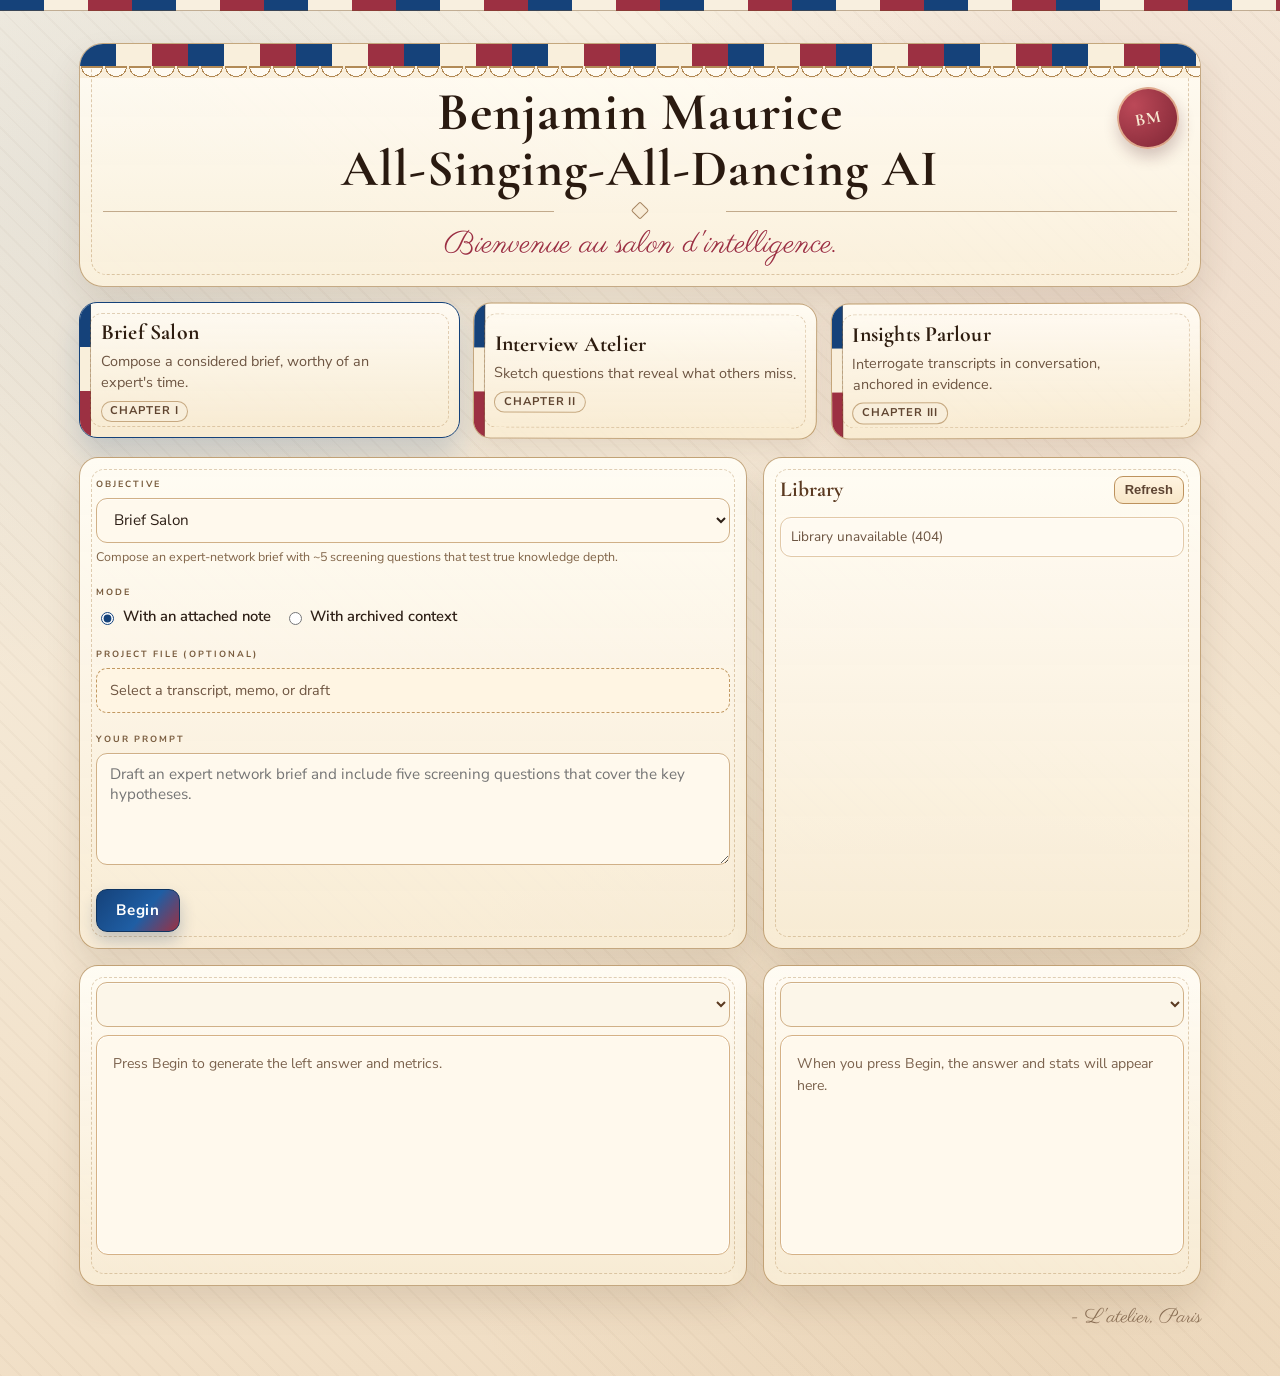
==== static/index.html @ 2b007940 "feat: dual-model comparison with dynamic model selection, cost estimation, and compact metrics UI - " ====
<!DOCTYPE html>
<html lang="en">

<head>
  <meta charset="UTF-8">
  <meta name="viewport" content="width=device-width, initial-scale=1">
  <title>Benjamin Maurice All-Singing-All-Dancing AI</title>
  <link rel="preconnect" href="https://fonts.googleapis.com">
  <link rel="preconnect" href="https://fonts.gstatic.com" crossorigin>
  <link
    href="https://fonts.googleapis.com/css2?family=Cormorant+Garamond:wght@500;600;700&family=Nunito+Sans:wght@400;600;700&family=Parisienne&display=swap"
    rel="stylesheet">
  <style>
    :root {
      --paper: #f8f0df;
      --paper-strong: #fff9ed;
      --paper-soft: #f2e2c5;
      --ink: #2d1f16;
      --ink-soft: #6d5644;
      --gold: #d3ae76;
      --gold-deep: #a67e4a;
      --bleu: #15427a;
      --bleu-deep: #0f325c;
      --rouge: #9c3042;
      --rouge-deep: #7f2635;
      --sage: #42684f;
      --error: #8f2d2d;
      --shadow: 0 18px 35px rgba(77, 49, 24, 0.12);
    }

    * {
      box-sizing: border-box;
    }

    body {
      margin: 0;
      min-height: 100vh;
      color: var(--ink);
      font-family: 'Nunito Sans', 'Trebuchet MS', sans-serif;
      line-height: 1.46;
      background:
        radial-gradient(circle at 8% 14%, rgba(21, 66, 122, 0.08), transparent 30%),
        radial-gradient(circle at 88% 16%, rgba(156, 48, 66, 0.07), transparent 32%),
        radial-gradient(circle at 74% 82%, rgba(166, 126, 74, 0.1), transparent 35%),
        repeating-linear-gradient(45deg, rgba(118, 87, 58, 0.035) 0 2px, transparent 2px 14px),
        linear-gradient(165deg, #f8f1e3, #efdbc0);
    }

    .top-tricolor {
      position: fixed;
      inset: 0 0 auto 0;
      height: 11px;
      z-index: 10;
      pointer-events: none;
      background: repeating-linear-gradient(90deg,
          var(--bleu) 0 44px,
          #f8efdf 44px 88px,
          var(--rouge) 88px 132px);
      border-bottom: 1px solid rgba(111, 74, 34, 0.4);
    }

    .container {
      max-width: 1160px;
      margin: 0 auto;
      padding: 2.7rem 1.2rem 2.7rem;
    }

    .hero {
      position: relative;
      border: 1px solid rgba(166, 126, 74, 0.65);
      border-radius: 24px;
      background: linear-gradient(180deg, rgba(255, 252, 244, 0.96), rgba(250, 240, 219, 0.94));
      box-shadow: var(--shadow);
      padding: 1.2rem 1.4rem 1.1rem;
      margin-bottom: 1rem;
      overflow: hidden;
      animation: riseIn 420ms ease-out;
    }

    .hero::before {
      content: "";
      position: absolute;
      inset: 11px;
      border: 1px dashed rgba(168, 124, 66, 0.38);
      border-radius: 15px;
      pointer-events: none;
    }

    .hero-awning {
      margin: -1.2rem -1.4rem 1rem;
      height: 24px;
      background: repeating-linear-gradient(90deg,
          var(--bleu) 0 36px,
          #f9efdc 36px 72px,
          var(--rouge) 72px 108px);
      border-bottom: 2px solid #b28a56;
      position: relative;
      z-index: 1;
    }

    .hero-awning::after {
      content: "";
      position: absolute;
      left: 0;
      right: 0;
      bottom: -12px;
      height: 12px;
      background: radial-gradient(circle at 12px 0, transparent 10px, #b28a56 10px 11px, #f9efdc 11px) repeat-x;
      background-size: 24px 12px;
    }

    .hero-seal {
      position: absolute;
      right: 1.3rem;
      top: 2.7rem;
      width: 62px;
      height: 62px;
      border-radius: 50%;
      background: radial-gradient(circle at 30% 24%, #bc4958, var(--rouge-deep));
      color: #f7e8d1;
      border: 2px solid rgba(255, 224, 176, 0.68);
      display: grid;
      place-items: center;
      font-family: 'Cormorant Garamond', Georgia, serif;
      font-size: 1.07rem;
      font-weight: 700;
      letter-spacing: 0.07em;
      box-shadow: 0 8px 15px rgba(78, 28, 37, 0.24);
      transform: rotate(-10deg);
      user-select: none;
    }

    h1 {
      position: relative;
      z-index: 2;
      margin: 0 auto;
      max-width: 100%;
      font-family: 'Cormorant Garamond', Georgia, serif;
      font-size: clamp(2.2rem, 5.1vw, 3.35rem);
      letter-spacing: 0.018em;
      font-weight: 700;
      color: #2a1a10;
      line-height: 1.05;
      text-align: center;
    }

    h1 .title-line {
      display: block;
    }

    h1 .title-subline {
      display: block;
      margin-top: 0.03em;
      font-size: 0.96em;
    }

    .ornament {
      position: relative;
      z-index: 2;
      margin: 0.58rem 0 0.2rem;
      height: 14px;
    }

    .ornament::before,
    .ornament::after {
      content: "";
      position: absolute;
      top: 6px;
      width: 42%;
      border-top: 1px solid rgba(126, 83, 38, 0.46);
    }

    .ornament::before {
      left: 0;
    }

    .ornament::after {
      right: 0;
    }

    .ornament span {
      position: absolute;
      left: 50%;
      top: -1px;
      transform: translateX(-50%) rotate(45deg);
      width: 13px;
      height: 13px;
      border: 1px solid rgba(126, 83, 38, 0.66);
      background: #f8ecd7;
      border-radius: 2px;
    }

    .flourish {
      position: relative;
      z-index: 2;
      margin-top: 0.18rem;
      font-family: 'Parisienne', cursive;
      font-size: 1.95rem;
      color: var(--rouge);
      text-shadow: 0 1px 0 rgba(255, 255, 255, 0.5);
      text-align: center;
    }

    .atelier-strip {
      display: grid;
      grid-template-columns: 1.05fr 0.95fr 1.02fr;
      gap: 0.86rem;
      margin-bottom: 1.16rem;
    }

    .atelier {
      position: relative;
      overflow: hidden;
      border: 1px solid rgba(168, 127, 71, 0.68);
      border-radius: 18px;
      background: linear-gradient(180deg, rgba(255, 251, 243, 0.98), rgba(248, 235, 209, 0.93));
      box-shadow: 0 10px 22px rgba(76, 53, 28, 0.1);
      min-height: 120px;
      padding: 0.92rem 0.95rem 0.9rem 1.28rem;
      text-align: left;
      color: inherit;
      font: inherit;
      cursor: pointer;
      transition: transform 0.2s ease, box-shadow 0.2s ease, border-color 0.2s ease;
      animation: riseIn 500ms ease-out;
    }

    .atelier:nth-child(1) {
      transform: rotate(-0.35deg);
    }

    .atelier:nth-child(2) {
      transform: rotate(0.2deg);
    }

    .atelier:nth-child(3) {
      transform: rotate(-0.18deg);
    }

    .atelier::before {
      content: "";
      position: absolute;
      left: 0;
      top: 0;
      bottom: 0;
      width: 10px;
      background: linear-gradient(180deg, var(--bleu) 0 33%, #f9efdb 33% 66%, var(--rouge) 66% 100%);
      border-right: 1px solid rgba(97, 67, 37, 0.34);
    }

    .atelier::after {
      content: "";
      position: absolute;
      inset: 10px;
      border-radius: 12px;
      border: 1px dashed rgba(166, 121, 65, 0.33);
      pointer-events: none;
    }

    .atelier[disabled] {
      cursor: not-allowed;
      opacity: 0.84;
    }

    .atelier:not([disabled]):hover {
      transform: translateY(-2px) rotate(0deg);
      border-color: #b88d56;
      box-shadow: 0 16px 25px rgba(79, 56, 31, 0.14);
    }

    .atelier.active {
      border-color: var(--bleu);
      box-shadow: 0 17px 28px rgba(19, 60, 109, 0.18);
      transform: translateY(-1px) rotate(0deg);
    }

    .atelier h3 {
      margin: 0 0 0.14rem;
      font-family: 'Cormorant Garamond', Georgia, serif;
      font-size: 1.36rem;
      font-weight: 700;
      color: #2e1d10;
      letter-spacing: 0.01em;
    }

    .atelier p {
      margin: 0;
      color: #6d5542;
      font-size: 0.9rem;
      max-width: 34ch;
    }

    .atelier .chip {
      display: inline-block;
      margin-top: 0.46rem;
      border-radius: 999px;
      border: 1px solid rgba(160, 117, 60, 0.56);
      background: #f8eedb;
      color: #5f4430;
      font-size: 0.7rem;
      letter-spacing: 0.08em;
      padding: 0.1rem 0.55rem;
      font-weight: 700;
      text-transform: uppercase;
    }

    .grid {
      display: grid;
      grid-template-columns: 1fr;
      gap: 1rem;
    }

    @media (min-width: 1000px) {
      .grid {
        grid-template-columns: 1.45fr 0.95fr;
      }
    }

    .card {
      position: relative;
      border: 1px solid rgba(167, 126, 71, 0.67);
      border-radius: 19px;
      background: linear-gradient(180deg, rgba(255, 252, 244, 0.98), rgba(248, 236, 213, 0.93));
      box-shadow: var(--shadow);
      padding: 1rem;
      overflow: hidden;
      animation: riseIn 600ms ease-out;
    }

    .card::before {
      content: "";
      position: absolute;
      inset: 11px;
      border-radius: 13px;
      border: 1px dashed rgba(170, 127, 71, 0.36);
      pointer-events: none;
    }

    .card>* {
      position: relative;
      z-index: 1;
    }

    .form-group {
      margin-bottom: 1rem;
    }

    label {
      display: block;
      margin-bottom: 0.35rem;
      color: #785b3d;
      font-size: 0.79rem;
      font-weight: 700;
      text-transform: lowercase;
      font-variant-caps: all-small-caps;
      letter-spacing: 0.16em;
    }

    input[type="text"],
    select,
    textarea {
      width: 100%;
      border: 1px solid #d0b087;
      border-radius: 11px;
      background: var(--paper-strong);
      color: var(--ink);
      font-family: 'Nunito Sans', 'Trebuchet MS', sans-serif;
      font-size: 0.95rem;
      padding: 0.64rem 0.8rem;
      box-shadow: inset 0 1px 0 rgba(255, 255, 255, 0.58);
    }

    textarea {
      min-height: 112px;
      resize: vertical;
    }

    input[type="text"]:focus,
    select:focus,
    textarea:focus {
      outline: none;
      border-color: var(--bleu);
      box-shadow: 0 0 0 3px rgba(21, 66, 122, 0.14);
    }

    .row {
      display: grid;
      grid-template-columns: 1fr 1fr;
      gap: 0.72rem;
    }

    .radio-group {
      display: flex;
      flex-wrap: wrap;
      gap: 0.82rem;
    }

    .radio-group label {
      margin: 0;
      color: var(--ink);
      font-size: 0.92rem;
      font-weight: 600;
      text-transform: none;
      font-variant-caps: normal;
      letter-spacing: 0;
      display: flex;
      align-items: center;
      gap: 0.35rem;
    }

    .radio-group input {
      accent-color: var(--bleu);
    }

    .file-area {
      display: flex;
      align-items: center;
      gap: 0.66rem;
      border: 1px dashed #c29962;
      border-radius: 11px;
      background: #fff5e3;
      padding: 0.7rem 0.8rem;
      cursor: pointer;
    }

    .file-area:hover {
      border-color: var(--bleu);
    }

    .file-area.has-file {
      border-style: solid;
    }

    .file-area input[type="file"] {
      display: none;
    }

    .file-name {
      flex: 1;
      color: #6f5642;
      font-size: 0.9rem;
      overflow: hidden;
      text-overflow: ellipsis;
      white-space: nowrap;
    }

    .file-name.has-file {
      color: var(--sage);
      font-weight: 700;
    }

    .file-clear {
      border: none;
      background: none;
      color: #775f4b;
      font-size: 0.82rem;
      font-weight: 700;
      cursor: pointer;
    }

    .file-clear:hover {
      color: var(--error);
    }

    .actions {
      display: flex;
      align-items: center;
      gap: 0.6rem;
    }

    button[type="submit"] {
      border: 1px solid #0e3461;
      border-radius: 11px;
      background: linear-gradient(130deg, var(--bleu) 0%, #1f5ea4 57%, var(--rouge) 100%);
      color: #fff;
      padding: 0.68rem 1.2rem;
      font-family: 'Nunito Sans', 'Trebuchet MS', sans-serif;
      font-size: 0.95rem;
      font-weight: 700;
      letter-spacing: 0.04em;
      cursor: pointer;
      box-shadow: 0 9px 16px rgba(24, 59, 104, 0.24);
      transition: transform 0.2s ease, box-shadow 0.2s ease;
    }

    button[type="submit"]:hover {
      transform: translateY(-1px);
      box-shadow: 0 13px 20px rgba(24, 59, 104, 0.28);
    }

    button[type="submit"]:disabled {
      opacity: 0.56;
      cursor: not-allowed;
      transform: none;
      box-shadow: none;
    }

    .response {
      margin-top: 1rem;
      border-radius: 12px;
      border: 1px solid #d5b185;
      background: #fff9ed;
      padding: 1rem;
      word-break: break-word;
      font-size: 0.95rem;
      box-shadow: inset 0 0 0 1px rgba(255, 255, 255, 0.55);
    }

    .panel-response {
      margin-top: 0;
      margin-bottom: 0.9rem;
      min-height: 220px;
    }

    .side-placeholder {
      color: #7b624d;
      font-size: 0.88rem;
    }

    .response.error {
      border-color: #d79b9b;
      color: var(--error);
      background: #fff3f3;
    }

    .response-header {
      display: block;
      margin-bottom: 0.56rem;
      color: #7a5d45;
      font-size: 0.79rem;
      font-weight: 700;
      text-transform: lowercase;
      font-variant-caps: all-small-caps;
      letter-spacing: 0.17em;
    }

    .usage {
      margin-bottom: 0.68rem;
      color: #7d6450;
      font-size: 0.82rem;
    }

    .response-content {
      margin-top: 0.85rem;
      border-top: 1px dotted #d5b185;
      padding-top: 0.85rem;
      white-space: pre-wrap;
    }

    .metrics-grid {
      margin-top: 0.1rem;
      margin-bottom: 0.6rem;
      display: flex;
      flex-wrap: wrap;
      gap: 0.35rem;
    }

    .metric-chip {
      border: 1px solid rgba(213, 177, 133, 0.4);
      border-radius: 6px;
      background: rgba(255, 255, 255, 0.5);
      padding: 0.2rem 0.5rem;
      display: flex;
      align-items: center;
      gap: 0.4rem;
      font-size: 0.82rem;
    }

    .metric-label {
      color: #7f664d;
      font-size: 0.68rem;
      text-transform: uppercase;
      font-weight: 700;
      letter-spacing: 0.02em;
    }

    .metric-value {
      color: #3d291b;
      font-weight: 700;
    }

    .metric-cost {
      background: var(--sage-light, #eef3ed);
      border-color: var(--sage, #789073);
      color: #2d402b;
    }

    .metric-cost .metric-value {
      color: #1a2a19;
    }

    .rag-summary {
      margin-top: 0.72rem;
      border: 1px solid #dcbf95;
      border-radius: 10px;
      background: linear-gradient(180deg, #fff7e8, #f8e8c9);
      padding: 0.56rem 0.62rem;
    }

    .rag-summary-title {
      display: block;
      color: #5a3b22;
      font-family: 'Cormorant Garamond', Georgia, serif;
      font-size: 1.02rem;
      margin-bottom: 0.28rem;
    }

    .rag-pills {
      display: flex;
      flex-wrap: wrap;
      gap: 0.33rem;
    }

    .rag-pill {
      border: 1px solid rgba(116, 83, 43, 0.3);
      border-radius: 999px;
      background: #fff3de;
      color: #63452a;
      font-size: 0.74rem;
      font-weight: 700;
      padding: 0.16rem 0.5rem;
    }

    .sources {
      margin-top: 0.94rem;
      border-top: 1px solid #e1ccae;
      padding-top: 0.82rem;
    }

    .sources h4 {
      margin: 0 0 0.45rem;
      font-family: 'Cormorant Garamond', Georgia, serif;
      font-size: 1.24rem;
      color: #583922;
    }

    .sources ul {
      list-style: none;
      margin: 0;
      padding: 0;
      display: grid;
      gap: 0.44rem;
    }

    .sources li {
      border: 1px solid #e3cbab;
      border-radius: 8px;
      background: #fffbf3;
      padding: 0.5rem 0.58rem;
      font-size: 0.86rem;
      color: #6e5641;
    }

    .sources li.source-high {
      border-color: #8ebf96;
      background: #f4fff6;
    }

    .sources li.source-medium {
      border-color: #d7bf7e;
      background: #fffcef;
    }

    .sources li.source-low {
      border-color: #d5b39c;
      background: #fff8f3;
    }

    .source-title {
      display: block;
      font-weight: 700;
      color: #412a1b;
      margin-bottom: 0.13rem;
    }

    .source-row {
      display: flex;
      align-items: center;
      justify-content: space-between;
      gap: 0.45rem;
      margin-bottom: 0.18rem;
    }

    .confidence-pill {
      border-radius: 999px;
      font-size: 0.7rem;
      font-weight: 800;
      padding: 0.12rem 0.42rem;
      letter-spacing: 0.04em;
      text-transform: uppercase;
      border: 1px solid transparent;
    }

    .confidence-pill.high {
      color: #205a2a;
      background: #e6f7e8;
      border-color: #98c9a1;
    }

    .confidence-pill.medium {
      color: #6a4d0d;
      background: #fff3cd;
      border-color: #e1c178;
    }

    .confidence-pill.low {
      color: #7f3b13;
      background: #ffe7da;
      border-color: #d3a586;
    }

    .source-subline {
      color: #6e5641;
      font-size: 0.79rem;
      margin-bottom: 0.22rem;
    }

    .source-snippet {
      color: #513829;
      background: rgba(255, 255, 255, 0.62);
      border: 1px dashed rgba(170, 127, 71, 0.38);
      border-radius: 7px;
      padding: 0.36rem 0.42rem;
      font-size: 0.79rem;
      line-height: 1.42;
      white-space: pre-wrap;
    }

    .doc-toolbar {
      display: flex;
      align-items: center;
      justify-content: space-between;
      margin-bottom: 0.7rem;
    }

    .doc-toolbar h3 {
      margin: 0;
      font-family: 'Cormorant Garamond', Georgia, serif;
      font-size: 1.34rem;
      color: #5b3a21;
    }

    .btn-small {
      border: 1px solid #bd925d;
      border-radius: 9px;
      background: linear-gradient(180deg, #fff4e0, #f8e7c8);
      color: #5e4533;
      padding: 0.36rem 0.62rem;
      font-size: 0.81rem;
      font-weight: 700;
      cursor: pointer;
    }

    .btn-small:hover {
      border-color: var(--bleu);
      color: var(--bleu);
      background: #fff8ec;
    }

    .doc-list {
      display: grid;
      gap: 0.56rem;
    }

    .library-folder {
      border: 1px solid #ddc4a2;
      border-radius: 11px;
      background: #fff8ed;
      box-shadow: inset 0 0 0 1px rgba(255, 255, 255, 0.5);
      overflow: hidden;
    }

    .folder-summary {
      list-style: none;
      cursor: pointer;
      padding: 0.56rem 0.64rem;
      display: flex;
      align-items: center;
      justify-content: space-between;
      gap: 0.5rem;
      color: #533520;
      font-size: 0.88rem;
      font-weight: 700;
      letter-spacing: 0.03em;
      background: linear-gradient(180deg, #fff7e8, #f7e8cc);
      border-bottom: 1px solid rgba(176, 138, 88, 0.3);
    }

    .folder-summary:hover {
      background: linear-gradient(180deg, #fff9ee, #f8ebd2);
    }

    .folder-summary::-webkit-details-marker {
      display: none;
    }

    .folder-title {
      font-family: 'Cormorant Garamond', Georgia, serif;
      font-size: 1.06rem;
    }

    .folder-side {
      display: inline-flex;
      align-items: center;
      gap: 0.55rem;
      color: #73593f;
      font-size: 0.79rem;
      font-weight: 700;
      font-family: 'Nunito Sans', 'Trebuchet MS', sans-serif;
    }

    .folder-chevron {
      display: inline-block;
      font-size: 0.75rem;
      transition: transform 0.2s ease;
    }

    .library-folder[open] .folder-chevron {
      transform: rotate(90deg);
    }

    .folder-items {
      display: grid;
      gap: 0.42rem;
      padding: 0.5rem;
    }

    .doc-item {
      border: 1px solid #e2c9a8;
      border-radius: 11px;
      background: #fffaf1;
      padding: 0.58rem 0.64rem;
      color: #6c5441;
      font-size: 0.85rem;
      box-shadow: inset 0 0 0 1px rgba(255, 255, 255, 0.56);
    }

    .doc-item strong {
      display: block;
      color: #332115;
      margin-bottom: 0.16rem;
      word-break: break-word;
    }

    .doc-meta {
      color: #7a634e;
      font-size: 0.81rem;
    }

    .doc-link {
      display: inline-block;
      margin-top: 0.35rem;
      color: var(--bleu);
      font-size: 0.82rem;
      font-weight: 600;
      text-decoration: none;
      border-bottom: 1px dotted rgba(21, 66, 122, 0.55);
      transition: color 0.2s ease, border-color 0.2s ease;
    }

    .doc-link:hover {
      color: var(--bleu-deep);
      border-bottom-color: rgba(15, 50, 92, 0.85);
    }

    .sample-link {
      margin-top: 0.24rem;
      margin-right: 0.25rem;
      padding: 0;
      border-top: none;
      border-left: none;
      border-right: none;
      background: none;
      font-family: inherit;
      cursor: pointer;
    }

    .sample-link:hover {
      color: var(--bleu-deep);
    }

    .radio-group label.is-disabled {
      opacity: 0.45;
      cursor: not-allowed;
    }

    .radio-group label.is-disabled input {
      cursor: not-allowed;
    }

    .hint {
      margin-top: 0.33rem;
      color: #816549;
      font-size: 0.78rem;
    }

    .signature {
      margin-top: 1.05rem;
      text-align: right;
      color: #7e6248;
      font-family: 'Parisienne', cursive;
      font-size: 1.28rem;
      opacity: 0.9;
    }

    .hidden {
      display: none;
    }

    @media (max-width: 840px) {

      .atelier-strip,
      .row {
        grid-template-columns: 1fr;
      }

      .atelier {
        transform: none !important;
      }

      .hero-seal {
        width: 54px;
        height: 54px;
        font-size: 0.95rem;
        top: 2.92rem;
      }
    }

    @media (max-width: 520px) {
      .container {
        padding: 2.6rem 0.9rem 2.2rem;
      }

      .hero {
        padding: 0.95rem 0.95rem 0.95rem;
      }

      .hero-awning {
        margin: -0.95rem -0.95rem 0.9rem;
      }

      .hero-seal {
        right: 0.95rem;
      }

      .flourish {
        font-size: 1.62rem;
      }
    }

    @keyframes riseIn {
      from {
        opacity: 0;
        transform: translateY(6px);
      }

      to {
        opacity: 1;
        transform: translateY(0);
      }
    }
  </style>
</head>

<body>
  <div class="top-tricolor" aria-hidden="true"></div>

  <div class="container">
    <section class="hero">
      <div class="hero-awning" aria-hidden="true"></div>
      <div class="hero-seal" aria-hidden="true">BM</div>
      <h1>
        <span class="title-line">Benjamin Maurice</span>
        <span class="title-subline">All-Singing-All-Dancing AI</span>
      </h1>
      <div class="ornament" aria-hidden="true"><span></span></div>
      <div class="flourish">Bienvenue au salon d'intelligence.</div>
    </section>

    <section class="atelier-strip">
      <button class="atelier active" type="button" data-objective="expert_network_brief">
        <h3>Brief Salon</h3>
        <p>Compose a considered brief, worthy of an expert's time.</p>
        <span class="chip">Chapter I</span>
      </button>
      <button class="atelier" type="button" data-objective="interview_guide">
        <h3>Interview Atelier</h3>
        <p>Sketch questions that reveal what others miss.</p>
        <span class="chip">Chapter II</span>
      </button>
      <button class="atelier" type="button" data-objective="insights_qa">
        <h3>Insights Parlour</h3>
        <p>Interrogate transcripts in conversation, anchored in evidence.</p>
        <span class="chip">Chapter III</span>
      </button>
    </section>

    <div class="grid">
      <div class="card">
        <form id="chatForm">
          <div class="form-group">
            <label>objective</label>
            <select id="objective" name="objective">
              <option value="expert_network_brief">Brief Salon</option>
              <option value="interview_guide">Interview Atelier</option>
              <option value="insights_qa">Insights Parlour (Local + Opus)</option>
            </select>
            <div id="objectiveHint" class="hint">Compose an expert-network brief with ~5 screening questions that test
              true knowledge depth.</div>
          </div>

          <div class="form-group">
            <label>mode</label>
            <div class="radio-group">
              <label id="directModeLabel"><input id="modeDirect" type="radio" name="mode" value="direct" checked> With
                an attached note</label>
              <label id="ragModeLabel"><input id="modeRag" type="radio" name="mode" value="rag"> With archived
                context</label>
            </div>
          </div>

          <div id="directSection">
            <div class="form-group">
              <label for="file">project file (optional)</label>
              <div class="file-area" id="fileArea" onclick="document.getElementById('fileInput').click()">
                <input type="file" id="fileInput" name="file"
                  accept=".txt,.md,.py,.json,.csv,.log,.xml,.html,.yaml,.yml,.docx,.pdf">
                <span class="file-name" id="fileName">Select a transcript, memo, or draft</span>
                <button type="button" class="file-clear" id="fileClear" style="display:none">Clear</button>
              </div>
            </div>
          </div>

          <div id="ragSection" class="hidden">
            <div class="row">
              <div class="form-group">
                <label id="industryLabel" for="industry">industry</label>
                <input id="industry" type="text" placeholder="e.g. semiconductors">
              </div>
              <div class="form-group">
                <label id="stakeholderLabel" for="stakeholderType">stakeholder</label>
                <input id="stakeholderType" type="text" placeholder="e.g. enterprise customer">
              </div>
            </div>
            <div class="form-group">
              <label id="projectObjectivesLabel" for="projectObjectives">engagement objective</label>
              <textarea id="projectObjectives" placeholder="Describe the engagement objective"></textarea>
            </div>
            <div class="form-group">
              <label id="keyQuestionsLabel" for="keyQuestions">questions to resolve</label>
              <textarea id="keyQuestions" placeholder="List key hypotheses or diligence questions"></textarea>
            </div>
            <div id="insightsExamples" class="hint hidden">
              Ask things like:
              <br>
              <button class="doc-link sample-link" type="button"
                data-sample="How many interviewees agreed vs disagreed with the proposition that market growth is accelerating? Include original quotes and source references.">count
                agreement</button>
              ·
              <button class="doc-link sample-link" type="button"
                data-sample="Find direct quotes supporting the statement that the market is growing fast. Include citations for each quote.">find
                supporting quotes</button>
              ·
              <button class="doc-link sample-link" type="button"
                data-sample="Who talked about pricing pressure, and what did they say? Include source references.">who
                mentioned topic</button>
            </div>
          </div>

          <div class="form-group">
            <label for="message">your prompt</label>
            <textarea id="message" name="message" placeholder="What would you like to explore?" required></textarea>
          </div>

          <div class="actions">
            <button type="submit" id="submitBtn">Begin</button>
          </div>
        </form>

      </div>

      <div class="card">
        <div class="doc-toolbar">
          <h3>Library</h3>
          <button class="btn-small" id="refreshDocsBtn" type="button">Refresh</button>
        </div>
        <div id="docList" class="doc-list"></div>
      </div>

      <div class="card">
        <div class="form-group" style="margin-bottom: 0.5rem;">
          <select id="modelLeft" style="font-weight: bold; background-color: #fcf6e9; color: #5b3a21;"></select>
        </div>
        <div id="response" class="response panel-response">
          <span class="side-placeholder">Press Begin to generate the left answer and metrics.</span>
        </div>
      </div>

      <div class="card">
        <div class="form-group" style="margin-bottom: 0.5rem;">
          <select id="modelRight" style="font-weight: bold; background-color: #fcf6e9; color: #5b3a21;"></select>
        </div>
        <div id="compareResponse" class="response panel-response">
          <span class="side-placeholder">Press Begin to generate the right answer and metrics.</span>
        </div>
      </div>
    </div>

    <div class="signature">- L'atelier, Paris</div>
  </div>

  <script>
    const form = document.getElementById('chatForm');
    const objective = document.getElementById('objective');
    const objectiveHint = document.getElementById('objectiveHint');
    const message = document.getElementById('message');
    const modeInputs = document.querySelectorAll('input[name="mode"]');
    const modeDirectInput = document.getElementById('modeDirect');
    const modeRagInput = document.getElementById('modeRag');
    const directModeLabel = document.getElementById('directModeLabel');
    const ragModeLabel = document.getElementById('ragModeLabel');
    const atelierButtons = document.querySelectorAll('.atelier[data-objective]');
    const directSection = document.getElementById('directSection');
    const ragSection = document.getElementById('ragSection');
    const insightsExamples = document.getElementById('insightsExamples');
    const industryLabel = document.getElementById('industryLabel');
    const stakeholderLabel = document.getElementById('stakeholderLabel');
    const projectObjectivesLabel = document.getElementById('projectObjectivesLabel');
    const keyQuestionsLabel = document.getElementById('keyQuestionsLabel');
    const projectObjectives = document.getElementById('projectObjectives');
    const keyQuestions = document.getElementById('keyQuestions');
    const industry = document.getElementById('industry');
    const stakeholderType = document.getElementById('stakeholderType');
    const sampleLinks = document.querySelectorAll('.sample-link');
    const fileInput = document.getElementById('fileInput');
    const fileArea = document.getElementById('fileArea');
    const fileName = document.getElementById('fileName');
    const fileClear = document.getElementById('fileClear');
    const submitBtn = document.getElementById('submitBtn');
    const responseEl = document.getElementById('response');
    const compareResponseEl = document.getElementById('compareResponse');
    const docList = document.getElementById('docList');
    const refreshDocsBtn = document.getElementById('refreshDocsBtn');
    const modelLeft = document.getElementById('modelLeft');
    const modelRight = document.getElementById('modelRight');

    const OBJECTIVE_META = {
      expert_network_brief: {
        hint: 'Compose an expert-network brief with ~5 screening questions that test true knowledge depth.',
        promptPlaceholder: 'Draft an expert network brief and include five screening questions that cover the key hypotheses.',
        forceRag: false,
        fieldLabels: {
          industry: 'industry',
          stakeholder: 'target expert profile',
          objective: 'engagement objective',
          questions: 'screening objectives',
        },
        fieldPlaceholders: {
          industry: 'e.g. semiconductor tooling',
          stakeholder: 'e.g. former hyperscaler procurement lead',
          objective: 'Describe the project objective and interview goals',
          questions: 'What are the key questions screening should pressure-test?',
        },
      },
      interview_guide: {
        hint: 'Build a stakeholder-specific guide with opening, core, sensitive, and closing questions.',
        promptPlaceholder: 'Draft an interview guide for [stakeholder] with careful phrasing for sensitive topics.',
        forceRag: false,
        fieldLabels: {
          industry: 'industry',
          stakeholder: 'stakeholder type',
          objective: 'interview objective',
          questions: 'hypotheses to test',
        },
        fieldPlaceholders: {
          industry: 'e.g. advanced manufacturing',
          stakeholder: 'e.g. enterprise customer, competitor, former employee',
          objective: 'What does this interview need to uncover?',
          questions: 'List the hypotheses the guide should validate or disprove',
        },
      },
      insights_qa: {
        hint: 'Runs side-by-side answers (local + Opus) over the same RAG context for transcript analysis.',
        promptPlaceholder: 'Ask for counts, quotes, speaker mentions, or consensus views with source citations.',
        forceRag: true,
        fieldLabels: {
          industry: 'market context (optional)',
          stakeholder: 'interview segment (optional)',
          objective: 'analysis focus',
          questions: 'proposition to test',
        },
        fieldPlaceholders: {
          industry: 'e.g. semiconductors, industrial software',
          stakeholder: 'e.g. buyers, former operators, channel partners',
          objective: 'What insight do you need from the interview set?',
          questions: 'State the proposition to test (e.g., “market growth is accelerating”)',
        },
      },
    };

    function currentMode() {
      return [...modeInputs].find(i => i.checked)?.value || 'direct';
    }

    function applyObjectivePresentation() {
      const meta = OBJECTIVE_META[objective.value] || OBJECTIVE_META.expert_network_brief;
      objectiveHint.textContent = meta.hint;
      message.placeholder = meta.promptPlaceholder;

      const forceRag = Boolean(meta.forceRag);
      modeDirectInput.disabled = forceRag;
      directModeLabel.classList.toggle('is-disabled', forceRag);
      if (forceRag) {
        modeRagInput.checked = true;
      }

      industryLabel.textContent = meta.fieldLabels.industry;
      stakeholderLabel.textContent = meta.fieldLabels.stakeholder;
      projectObjectivesLabel.textContent = meta.fieldLabels.objective;
      keyQuestionsLabel.textContent = meta.fieldLabels.questions;

      industry.placeholder = meta.fieldPlaceholders.industry;
      stakeholderType.placeholder = meta.fieldPlaceholders.stakeholder;
      projectObjectives.placeholder = meta.fieldPlaceholders.objective;
      keyQuestions.placeholder = meta.fieldPlaceholders.questions;

      const showInsightsExamples = objective.value === 'insights_qa';
      insightsExamples.classList.toggle('hidden', !showInsightsExamples);
    }

    function toggleModeUI() {
      const mode = currentMode();
      const isRag = mode === 'rag';
      directSection.classList.toggle('hidden', isRag);
      ragSection.classList.toggle('hidden', !isRag);
    }

    function syncAtelierState() {
      atelierButtons.forEach(btn => {
        const isActive = btn.dataset.objective === objective.value;
        btn.classList.toggle('active', isActive);
      });
    }

    function collectionLabel(vertical) {
      if (vertical === 'V1') return 'Brief Salon';
      if (vertical === 'V2') return 'Interview Atelier';
      if (vertical === 'V3') return 'Insights Parlour';
      return vertical ? `Collection ${vertical}` : 'Unsorted Collection';
    }

    function fragmentLabel(count) {
      const n = Number(count) || 0;
      return `${n} fragment${n === 1 ? '' : 's'} archived`;
    }

    function safePercent(score) {
      const n = Number(score);
      if (!Number.isFinite(n)) return 'n/a';
      return `${Math.round(Math.max(0, Math.min(1, n)) * 100)}%`;
    }

    function confidenceClass(score) {
      const n = Number(score);
      if (!Number.isFinite(n)) return 'low';
      if (n >= 0.8) return 'high';
      if (n >= 0.65) return 'medium';
      return 'low';
    }

    function formatNumber(value, digits = 1) {
      const n = Number(value);
      if (!Number.isFinite(n)) return 'n/a';
      return n.toFixed(digits);
    }

    function shouldRunCompare(mode, objectiveValue) {
      return true; // Now we always compare two models
    }

    function comparePlaceholderHtml(isActive) {
      return '<span class="side-placeholder">When you press Begin, the answer and stats will appear here.</span>';
    }

    function renderResponseHtml(payload, options = {}) {
      const data = payload || {};
      const content = String(data.content || '').trim() || 'No response text returned.';

      const promptTokens = Number(data.usage?.prompt_tokens || 0);
      const completionTokens = Number(data.usage?.completion_tokens || 0);
      const totalTokens = Number(data.metrics?.total_tokens || (promptTokens + completionTokens));
      const latencyMs = Number(data.metrics?.latency_ms || 0);
      const tokPerSec = Number(data.metrics?.tok_per_sec || 0);
      const retrievalMs = Number(data.metrics?.retrieval_ms || options.retrievalMs || 0);

      let costValue = 'n/a';
      if (data.provider === 'bedrock' && data.model) {
        let inCostPerM = 0;
        let outCostPerM = 0;
        const lowModel = data.model.toLowerCase();
        if (lowModel.includes('opus')) { inCostPerM = 5.0; outCostPerM = 25.0; }
        else if (lowModel.includes('sonnet')) { inCostPerM = 3.0; outCostPerM = 15.0; }
        else if (lowModel.includes('haiku')) { inCostPerM = 1.0; outCostPerM = 5.0; }

        if (inCostPerM > 0 || outCostPerM > 0) {
          const cost = (promptTokens * inCostPerM + completionTokens * outCostPerM) / 1000000;
          costValue = cost === 0 ? '$0.00' : (cost < 0.0001 ? '<$0.0001' : '$' + cost.toFixed(4));
        }
      } else if (data.provider === 'ollama') {
        costValue = '$0.00';
      }

      let html = '<div class="metrics-grid">';
      html += `<div class="metric-chip"><span class="metric-label">Tokens</span><span class="metric-value">${totalTokens}</span><span style="font-size:0.7rem; opacity:0.6;">(${promptTokens} in / ${completionTokens} out)</span></div>`;
      html += `<div class="metric-chip"><span class="metric-label">Time</span><span class="metric-value">${formatNumber(latencyMs / 1000, 1)}s</span></div>`;
      if (tokPerSec > 0) html += `<div class="metric-chip"><span class="metric-label">Speed</span><span class="metric-value">${formatNumber(tokPerSec, 1)} t/s</span></div>`;
      if (costValue !== 'n/a') html += `<div class="metric-chip metric-cost"><span class="metric-label">Cost</span><span class="metric-value">${costValue}</span></div>`;
      if (retrievalMs > 0) html += `<div class="metric-chip"><span class="metric-label">RAG</span><span class="metric-value">${formatNumber(retrievalMs / 1000, 1)}s</span></div>`;
      html += '</div>';

      html += `<div class="response-content">${escapeHtml(content)}</div>`;

      const rag = options.rag || null;
      if (rag) {
        const collection = escapeHtml(rag.collection || 'n/a');
        const chunks = Number(rag.chunks_retrieved || 0);
        const docs = Number(rag.documents_retrieved || 0);
        const avgScore = safePercent(rag.avg_score);
        html += `
          <div class="rag-summary">
            <span class="rag-summary-title">RAG Context Summary</span>
            <div class="rag-pills">
              <span class="rag-pill">Collection: ${collection}</span>
              <span class="rag-pill">${chunks} chunks</span>
              <span class="rag-pill">${docs} documents</span>
              <span class="rag-pill">Avg confidence: ${avgScore}</span>
            </div>
          </div>
        `;
      }

      const includeSources = options.includeSources !== false;
      const sources = Array.isArray(options.sources) ? options.sources : [];
      if (includeSources && sources.length) {
        html += '<div class="sources"><h4>Referenced Passages</h4><ul>';
        html += sources.map((s) => {
          const filename = s.filename || 'Untitled source';
          const chunkNum = Number.isInteger(s.chunk_id) ? s.chunk_id + 1 : '?';
          const confidence = safePercent(s.score);
          const klass = confidenceClass(s.score);
          const snippet = s.snippet ? `<div class="source-snippet">${escapeHtml(s.snippet)}</div>` : '';
          return `
            <li class="source-${klass}">
              <div class="source-row">
                <span class="source-title">${escapeHtml(filename)}</span>
                <span class="confidence-pill ${klass}">${confidence}</span>
              </div>
              <div class="source-subline">Archive fragment ${chunkNum}</div>
              ${snippet}
            </li>
          `;
        }).join('');
        html += '</ul></div>';
      }

      return html;
    }

    function resetComparePanel() {
      const active = shouldRunCompare(currentMode(), objective.value);
      compareResponseEl.classList.remove('error');
      compareResponseEl.innerHTML = comparePlaceholderHtml(active);
    }

    atelierButtons.forEach(btn => {
      btn.addEventListener('click', () => {
        objective.value = btn.dataset.objective;
        syncAtelierState();
        applyObjectivePresentation();
        toggleModeUI();
        resetComparePanel();
      });
    });

    objective.addEventListener('change', () => {
      syncAtelierState();
      applyObjectivePresentation();
      toggleModeUI();
      resetComparePanel();
    });
    modeInputs.forEach(input => input.addEventListener('change', () => {
      toggleModeUI();
      resetComparePanel();
    }));

    syncAtelierState();
    applyObjectivePresentation();
    toggleModeUI();
    resetComparePanel();

    sampleLinks.forEach(link => {
      link.addEventListener('click', () => {
        const sample = link.getAttribute('data-sample') || '';
        if (sample) {
          message.value = sample;
          message.focus();
        }
      });
    });

    fileInput.addEventListener('change', () => {
      if (fileInput.files.length) {
        fileName.textContent = fileInput.files[0].name;
        fileName.classList.add('has-file');
        fileArea.classList.add('has-file');
        fileClear.style.display = 'block';
      }
    });

    fileClear.addEventListener('click', (e) => {
      e.stopPropagation();
      fileInput.value = '';
      fileName.textContent = 'Select a transcript, memo, or draft';
      fileName.classList.remove('has-file');
      fileArea.classList.remove('has-file');
      fileClear.style.display = 'none';
    });

    async function loadDocuments() {
      docList.innerHTML = '<div class="doc-item">Loading library...</div>';
      try {
        const res = await fetch('/api/documents');
        const docs = await res.json().catch(() => []);
        if (!res.ok) {
          docList.innerHTML = `<div class="doc-item">Library unavailable (${res.status})</div>`;
          return;
        }
        if (!docs.length) {
          docList.innerHTML = '<div class="doc-item">No documents are in the library yet.</div>';
          return;
        }

        const grouped = docs.reduce((acc, doc) => {
          const folderName = collectionLabel(doc.vertical);
          if (!acc[folderName]) {
            acc[folderName] = [];
          }
          acc[folderName].push(doc);
          return acc;
        }, {});

        const preferredOrder = ['Brief Salon', 'Interview Atelier', 'Insights Parlour'];
        const folderNames = Object.keys(grouped).sort((a, b) => {
          const aIdx = preferredOrder.indexOf(a);
          const bIdx = preferredOrder.indexOf(b);
          const aRank = aIdx === -1 ? 999 : aIdx;
          const bRank = bIdx === -1 ? 999 : bIdx;
          if (aRank !== bRank) return aRank - bRank;
          return a.localeCompare(b);
        });

        docList.innerHTML = folderNames.map((folderName, index) => {
          const entries = grouped[folderName] || [];
          const itemsHtml = entries.map(d => `
            <div class="doc-item">
              <strong>${escapeHtml(d.filename || 'Untitled note')}</strong>
              <div class="doc-meta">${escapeHtml(fragmentLabel(d.chunk_count))}</div>
              ${d.doc_id
              ? `<a class="doc-link" href="/api/documents/${encodeURIComponent(d.doc_id)}/file" target="_blank" rel="noopener noreferrer">Open original document</a>`
              : ''
            }
            </div>
          `).join('');

          return `
            <details class="library-folder" ${index === 0 ? 'open' : ''}>
              <summary class="folder-summary">
                <span class="folder-title">${escapeHtml(folderName)}</span>
                <span class="folder-side">
                  <span>${entries.length} file${entries.length === 1 ? '' : 's'}</span>
                  <span class="folder-chevron">▶</span>
                </span>
              </summary>
              <div class="folder-items">${itemsHtml}</div>
            </details>
          `;
        }).join('');
      } catch (err) {
        docList.innerHTML = `<div class="doc-item">${escapeHtml(err.message)}</div>`;
      }
    }

    refreshDocsBtn.addEventListener('click', loadDocuments);
    loadDocuments();

    form.addEventListener('submit', async (e) => {
      e.preventDefault();
      const mode = currentMode();
      const compareMode = shouldRunCompare(mode, objective.value);
      submitBtn.disabled = true;
      responseEl.style.display = 'block';
      responseEl.classList.remove('error');
      responseEl.innerHTML = '<span class="response-header">preparing...</span>';
      compareResponseEl.classList.remove('error');
      compareResponseEl.innerHTML = '<span class="response-header">preparing...</span>';

      const fd = new FormData();
      fd.append('mode', mode);
      fd.append('objective', objective.value);

      let userMessage = message.value.trim();
      if (mode === 'rag') {
        const ragContextParts = [];
        if (projectObjectives.value.trim()) ragContextParts.push(`Project objectives: ${projectObjectives.value.trim()}`);
        if (keyQuestions.value.trim()) ragContextParts.push(`Key questions: ${keyQuestions.value.trim()}`);
        if (industry.value.trim()) ragContextParts.push(`Industry: ${industry.value.trim()}`);
        if (stakeholderType.value.trim()) ragContextParts.push(`Stakeholder type: ${stakeholderType.value.trim()}`);
        ragContextParts.push(`User request: ${userMessage}`);
        userMessage = ragContextParts.join('\n');
      }
      fd.append('message', userMessage);

      if (mode === 'direct' && fileInput.files.length) {
        fd.append('file', fileInput.files[0]);
      }
      fd.append('model_left', modelLeft.value);
      fd.append('model_right', modelRight.value);

      try {
        const endpoint = compareMode ? '/api/chat/compare' : '/api/chat';
        const res = await fetch(endpoint, {
          method: 'POST',
          body: fd,
        });
        const data = await res.json().catch(() => ({}));

        if (!res.ok) {
          responseEl.classList.add('error');
          responseEl.innerHTML = `<span class="response-header">request error ${res.status}</span>${escapeHtml(data.detail || res.statusText)}`;
          compareResponseEl.classList.add('error');
          compareResponseEl.innerHTML = `<span class="response-header">request error ${res.status}</span>${escapeHtml(data.detail || res.statusText)}`;
          return;
        }

        if (!data.left || !data.right) {
          throw new Error('Compare response missing left/right payload');
        }
        const ragSummary = data.rag || null;
        const sharedRetrievalMs = Number(data.metrics?.retrieval_ms || 0);
        const sources = Array.isArray(data.sources) ? data.sources : [];

        responseEl.innerHTML = renderResponseHtml(data.left, {
          rag: ragSummary,
          retrievalMs: sharedRetrievalMs,
          sources,
          includeSources: true,
        });
        compareResponseEl.innerHTML = renderResponseHtml(data.right, {
          rag: ragSummary,
          retrievalMs: sharedRetrievalMs,
          sources,
          includeSources: true,
        });
        loadDocuments();
      } catch (err) {
        responseEl.classList.add('error');
        responseEl.innerHTML = `<span class="response-header">request error</span>${escapeHtml(err.message)}`;
        compareResponseEl.classList.add('error');
        compareResponseEl.innerHTML = `<span class="response-header">request error</span>${escapeHtml(err.message)}`;
      } finally {
        submitBtn.disabled = false;
      }
    });

    function escapeHtml(value) {
      const div = document.createElement('div');
      div.textContent = String(value ?? '');
      return div.innerHTML;
    }

    async function fetchModels() {
      try {
        const res = await fetch('/api/models');
        const data = await res.json();
        const models = data.models || [];
        if (models.length === 0) {
          modelLeft.innerHTML = '<option value="">No models found</option>';
          modelRight.innerHTML = '<option value="">No models found</option>';
          return;
        }
        modelLeft.innerHTML = '';
        modelRight.innerHTML = '';
        models.forEach((m, i) => {
          const opt1 = document.createElement('option');
          opt1.value = m.provider + "|" + m.model;
          opt1.textContent = m.provider + " · " + m.model;

          const opt2 = document.createElement('option');
          opt2.value = m.provider + "|" + m.model;
          opt2.textContent = m.provider + " · " + m.model;

          modelLeft.appendChild(opt1);
          modelRight.appendChild(opt2);
        });

        if (models.length > 1) {
          modelRight.selectedIndex = 1;
        }
      } catch (e) {
        console.error("Failed to fetch models", e);
      }
    }
    fetchModels();
  </script>
</body>

</html>
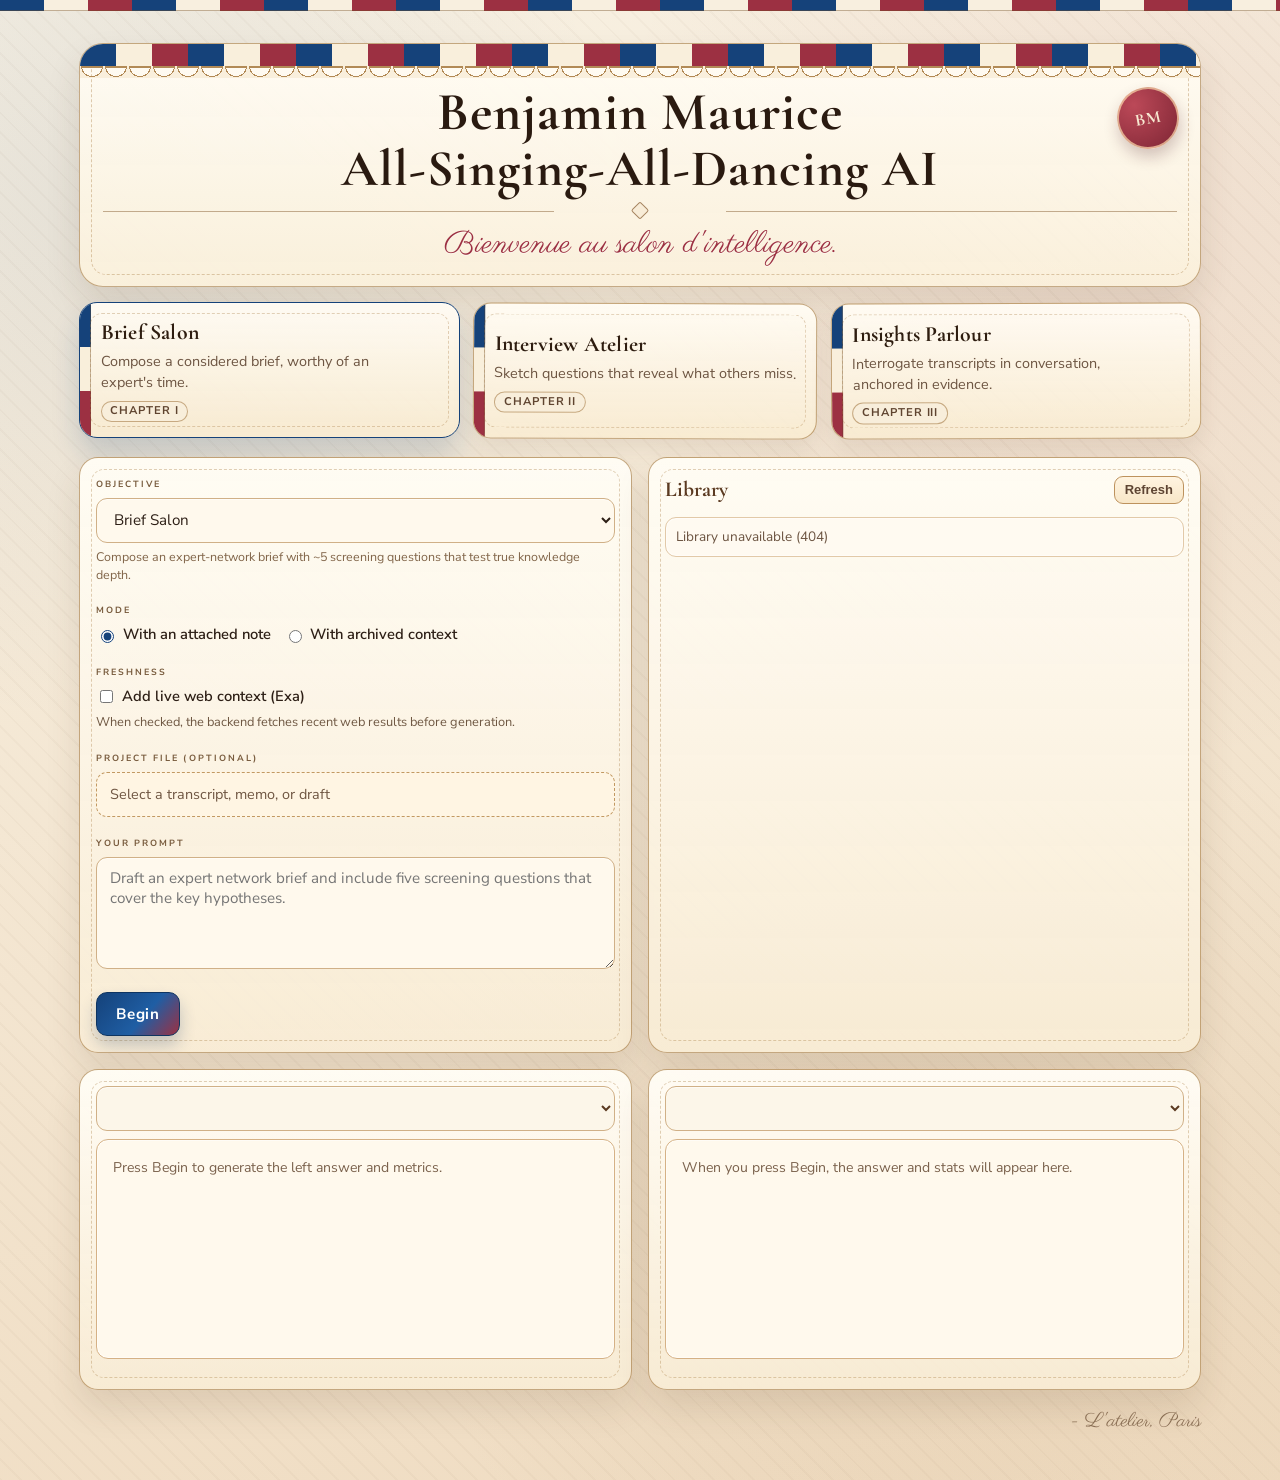
==== commit b34f6699: "feat: add optional Exa web context toggle for objectives 1/2" ====
--- a/static/index.html
+++ b/static/index.html
@@ -312,7 +312,7 @@
 
     @media (min-width: 1000px) {
       .grid {
-        grid-template-columns: 1.45fr 0.95fr;
+        grid-template-columns: 1fr 1fr;
       }
     }
 
@@ -406,6 +406,16 @@
       display: flex;
       align-items: center;
       gap: 0.35rem;
+    }
+
+    .toggle-note {
+      margin-top: 0.34rem;
+      font-size: 0.8rem;
+      color: #6f5843;
+    }
+
+    .toggle-note.is-disabled {
+      color: #9a8573;
     }
 
     .radio-group input {
@@ -1017,6 +1027,17 @@
               <label id="ragModeLabel"><input id="modeRag" type="radio" name="mode" value="rag"> With archived
                 context</label>
             </div>
+          </div>
+
+          <div class="form-group">
+            <label>freshness</label>
+            <div class="radio-group">
+              <label id="webSearchLabel">
+                <input id="useWebSearch" type="checkbox">
+                Add live web context (Exa)
+              </label>
+            </div>
+            <div id="webSearchNote" class="toggle-note">Available for Brief Salon and Interview Atelier.</div>
           </div>
 
           <div id="directSection">
@@ -1119,6 +1140,9 @@
     const modeRagInput = document.getElementById('modeRag');
     const directModeLabel = document.getElementById('directModeLabel');
     const ragModeLabel = document.getElementById('ragModeLabel');
+    const useWebSearchInput = document.getElementById('useWebSearch');
+    const webSearchLabel = document.getElementById('webSearchLabel');
+    const webSearchNote = document.getElementById('webSearchNote');
     const atelierButtons = document.querySelectorAll('.atelier[data-objective]');
     const directSection = document.getElementById('directSection');
     const ragSection = document.getElementById('ragSection');
@@ -1202,6 +1226,23 @@
       return [...modeInputs].find(i => i.checked)?.value || 'direct';
     }
 
+    function objectiveSupportsWebSearch() {
+      return objective.value === 'expert_network_brief' || objective.value === 'interview_guide';
+    }
+
+    function syncWebSearchToggle() {
+      const supported = objectiveSupportsWebSearch();
+      useWebSearchInput.disabled = !supported;
+      if (!supported) {
+        useWebSearchInput.checked = false;
+      }
+      webSearchLabel.classList.toggle('is-disabled', !supported);
+      webSearchNote.classList.toggle('is-disabled', !supported);
+      webSearchNote.textContent = supported
+        ? 'When checked, the backend fetches recent web results before generation.'
+        : 'Disabled for Insights Parlour (Mode 3).';
+    }
+
     function applyObjectivePresentation() {
       const meta = OBJECTIVE_META[objective.value] || OBJECTIVE_META.expert_network_brief;
       objectiveHint.textContent = meta.hint;
@@ -1226,6 +1267,7 @@
 
       const showInsightsExamples = objective.value === 'insights_qa';
       insightsExamples.classList.toggle('hidden', !showInsightsExamples);
+      syncWebSearchToggle();
     }
 
     function toggleModeUI() {
@@ -1292,6 +1334,7 @@
       const latencyMs = Number(data.metrics?.latency_ms || 0);
       const tokPerSec = Number(data.metrics?.tok_per_sec || 0);
       const retrievalMs = Number(data.metrics?.retrieval_ms || options.retrievalMs || 0);
+      const webSearch = options.webSearch || null;
 
       let costValue = 'n/a';
       if (data.provider === 'bedrock' && data.model) {
@@ -1316,6 +1359,12 @@
       if (tokPerSec > 0) html += `<div class="metric-chip"><span class="metric-label">Speed</span><span class="metric-value">${formatNumber(tokPerSec, 1)} t/s</span></div>`;
       if (costValue !== 'n/a') html += `<div class="metric-chip metric-cost"><span class="metric-label">Cost</span><span class="metric-value">${costValue}</span></div>`;
       if (retrievalMs > 0) html += `<div class="metric-chip"><span class="metric-label">RAG</span><span class="metric-value">${formatNumber(retrievalMs / 1000, 1)}s</span></div>`;
+      if (webSearch?.requested) {
+        const webValue = webSearch.enabled
+          ? `${Number(webSearch.results_count || 0)} hits`
+          : 'off';
+        html += `<div class="metric-chip"><span class="metric-label">Web</span><span class="metric-value">${escapeHtml(webValue)}</span></div>`;
+      }
       html += '</div>';
 
       html += `<div class="response-content">${escapeHtml(content)}</div>`;
@@ -1363,6 +1412,28 @@
         html += '</ul></div>';
       }
 
+      const webSources = Array.isArray(webSearch?.sources) ? webSearch.sources : [];
+      if (webSearch?.requested && webSources.length) {
+        html += '<div class="sources"><h4>Live Web Context</h4><ul>';
+        html += webSources.map((s) => {
+          const title = s.title || 'Untitled source';
+          const url = s.url || '';
+          const date = s.published_date || 'Unknown date';
+          const snippet = s.snippet ? `<div class="source-snippet">${escapeHtml(s.snippet)}</div>` : '';
+          return `
+            <li>
+              <div class="source-row">
+                <span class="source-title">${escapeHtml(title)}</span>
+              </div>
+              <div class="source-subline">${escapeHtml(date)}</div>
+              ${url ? `<a class="doc-link" href="${escapeHtml(url)}" target="_blank" rel="noopener noreferrer">Open source</a>` : ''}
+              ${snippet}
+            </li>
+          `;
+        }).join('');
+        html += '</ul></div>';
+      }
+
       return html;
     }
 
@@ -1507,6 +1578,7 @@
       const fd = new FormData();
       fd.append('mode', mode);
       fd.append('objective', objective.value);
+      fd.append('use_web_search', useWebSearchInput.checked ? 'true' : 'false');
 
       let userMessage = message.value.trim();
       if (mode === 'rag') {
@@ -1548,17 +1620,20 @@
         const ragSummary = data.rag || null;
         const sharedRetrievalMs = Number(data.metrics?.retrieval_ms || 0);
         const sources = Array.isArray(data.sources) ? data.sources : [];
+        const webSearch = data.web_search || null;
 
         responseEl.innerHTML = renderResponseHtml(data.left, {
           rag: ragSummary,
           retrievalMs: sharedRetrievalMs,
           sources,
+          webSearch,
           includeSources: true,
         });
         compareResponseEl.innerHTML = renderResponseHtml(data.right, {
           rag: ragSummary,
           retrievalMs: sharedRetrievalMs,
           sources,
+          webSearch,
           includeSources: true,
         });
         loadDocuments();
@@ -1614,4 +1689,4 @@
   </script>
 </body>
 
-</html>+</html>
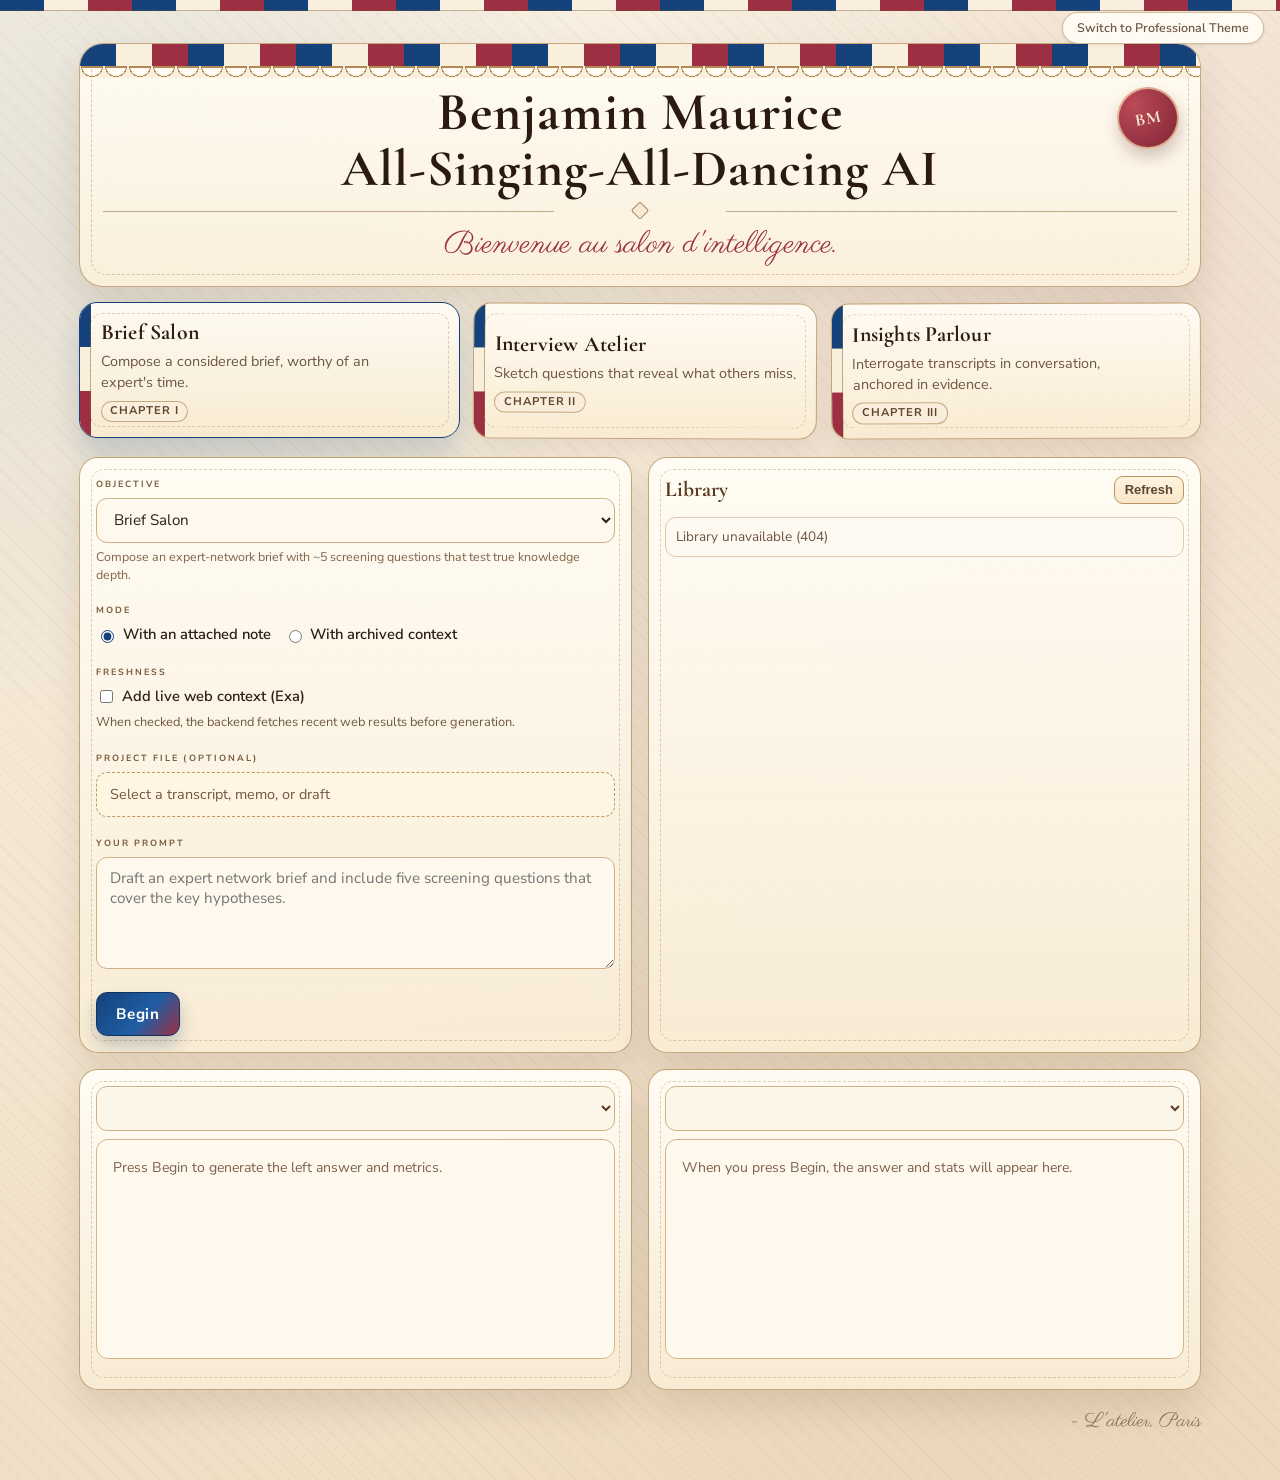
==== commit ece2583a: "feat: add professional theme frontend inspired by benjaminmaurice.com New /pro route serves a clean " ====
--- a/static/index.html
+++ b/static/index.html
@@ -974,6 +974,8 @@
 
 <body>
   <div class="top-tricolor" aria-hidden="true"></div>
+
+  <a href="/pro" style="position:fixed;top:12px;right:16px;z-index:200;display:inline-flex;align-items:center;gap:6px;padding:6px 14px;border-radius:999px;border:1px solid rgba(166,126,74,0.5);background:rgba(255,252,244,0.95);color:#6d5644;font-size:0.78rem;font-weight:600;text-decoration:none;box-shadow:0 1px 3px rgba(0,0,0,0.1);font-family:'Nunito Sans',sans-serif;transition:all 0.2s ease;" onmouseover="this.style.borderColor='#15427a';this.style.color='#15427a'" onmouseout="this.style.borderColor='rgba(166,126,74,0.5)';this.style.color='#6d5644'">Switch to Professional Theme</a>
 
   <div class="container">
     <section class="hero">
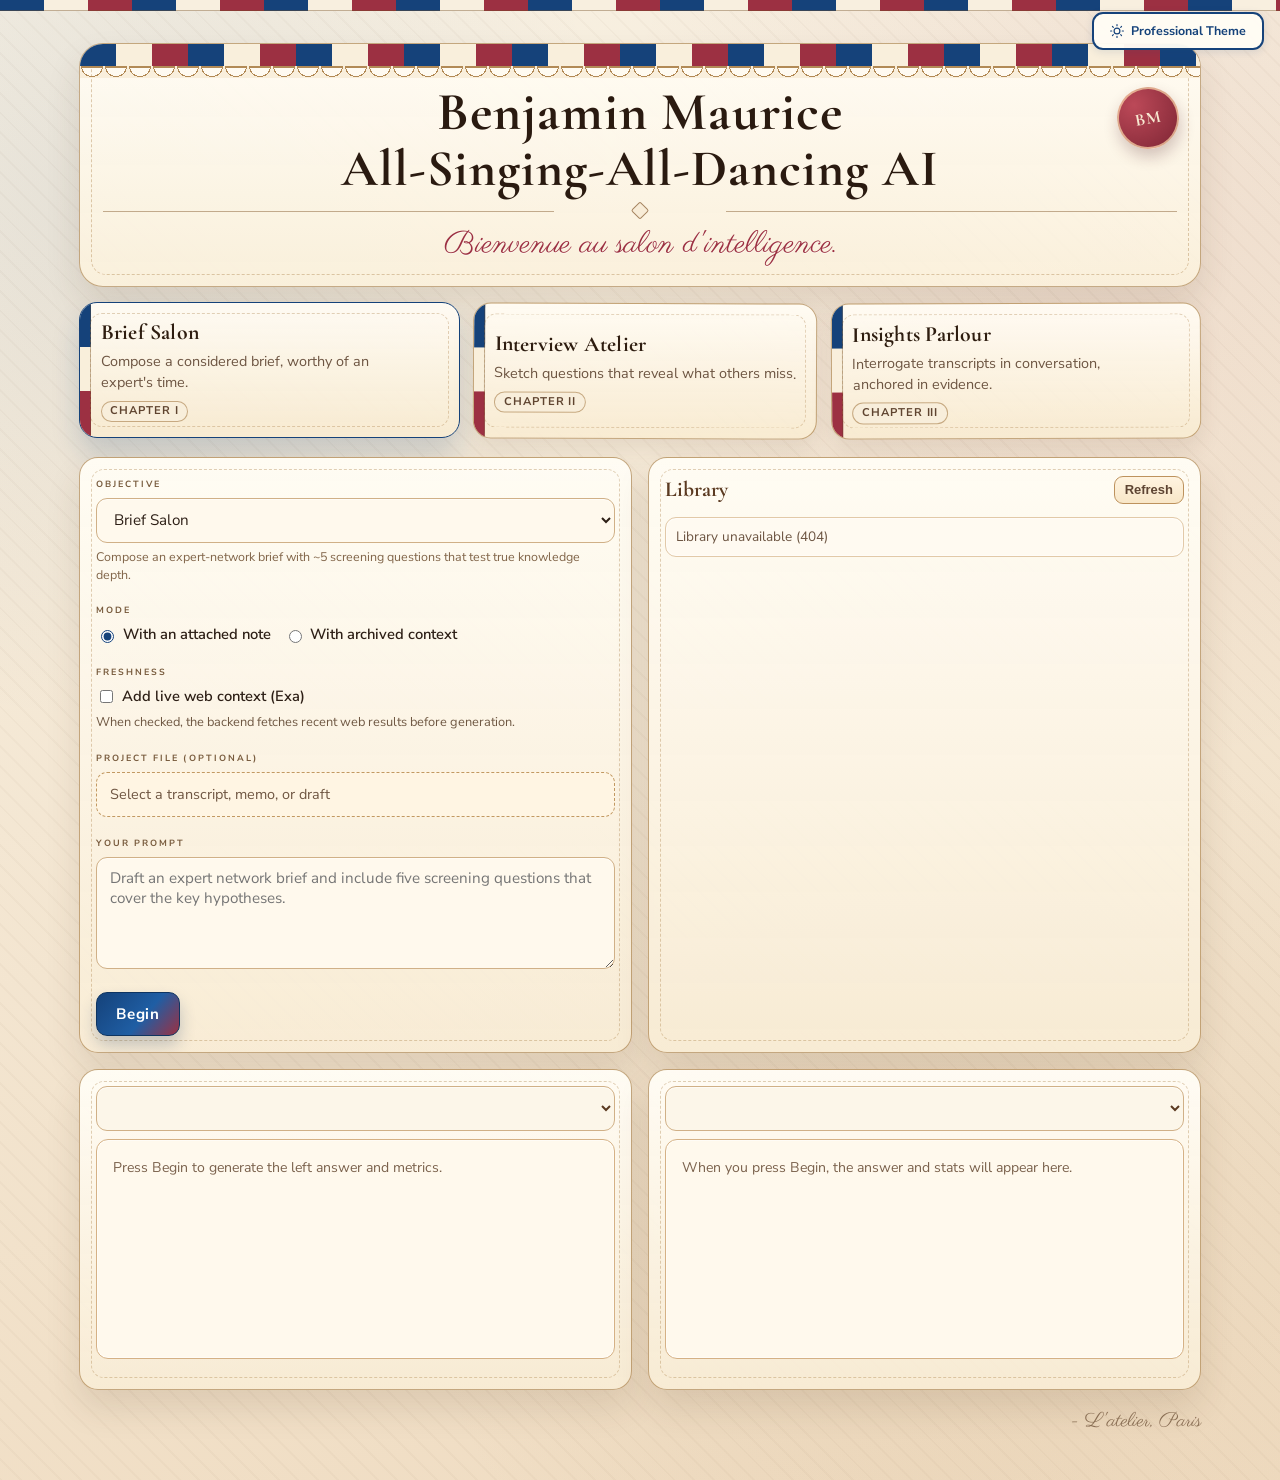
==== commit 30c4ab39: "fix: proper toggle buttons and fix pro HTML to match its CSS - index_pro.html: fix broken /classic l" ====
--- a/static/index.html
+++ b/static/index.html
@@ -975,7 +975,7 @@
 <body>
   <div class="top-tricolor" aria-hidden="true"></div>
 
-  <a href="/pro" style="position:fixed;top:12px;right:16px;z-index:200;display:inline-flex;align-items:center;gap:6px;padding:6px 14px;border-radius:999px;border:1px solid rgba(166,126,74,0.5);background:rgba(255,252,244,0.95);color:#6d5644;font-size:0.78rem;font-weight:600;text-decoration:none;box-shadow:0 1px 3px rgba(0,0,0,0.1);font-family:'Nunito Sans',sans-serif;transition:all 0.2s ease;" onmouseover="this.style.borderColor='#15427a';this.style.color='#15427a'" onmouseout="this.style.borderColor='rgba(166,126,74,0.5)';this.style.color='#6d5644'">Switch to Professional Theme</a>
+  <a href="/pro" style="position:fixed;top:12px;right:16px;z-index:200;display:inline-flex;align-items:center;gap:7px;padding:8px 16px;border-radius:11px;border:2px solid var(--bleu);background:rgba(255,252,244,0.97);color:var(--bleu);font-size:0.78rem;font-weight:700;text-decoration:none;box-shadow:0 2px 8px rgba(21,66,122,0.12);font-family:'Nunito Sans',sans-serif;transition:all 0.2s ease;cursor:pointer;" onmouseover="this.style.background='var(--bleu)';this.style.color='#fff'" onmouseout="this.style.background='rgba(255,252,244,0.97)';this.style.color='var(--bleu)'"><svg width="14" height="14" viewBox="0 0 24 24" fill="none" stroke="currentColor" stroke-width="2" stroke-linecap="round" stroke-linejoin="round"><circle cx="12" cy="12" r="5"/><path d="M12 1v2M12 21v2M4.22 4.22l1.42 1.42M18.36 18.36l1.42 1.42M1 12h2M21 12h2M4.22 19.78l1.42-1.42M18.36 5.64l1.42-1.42"/></svg> Professional Theme</a>
 
   <div class="container">
     <section class="hero">
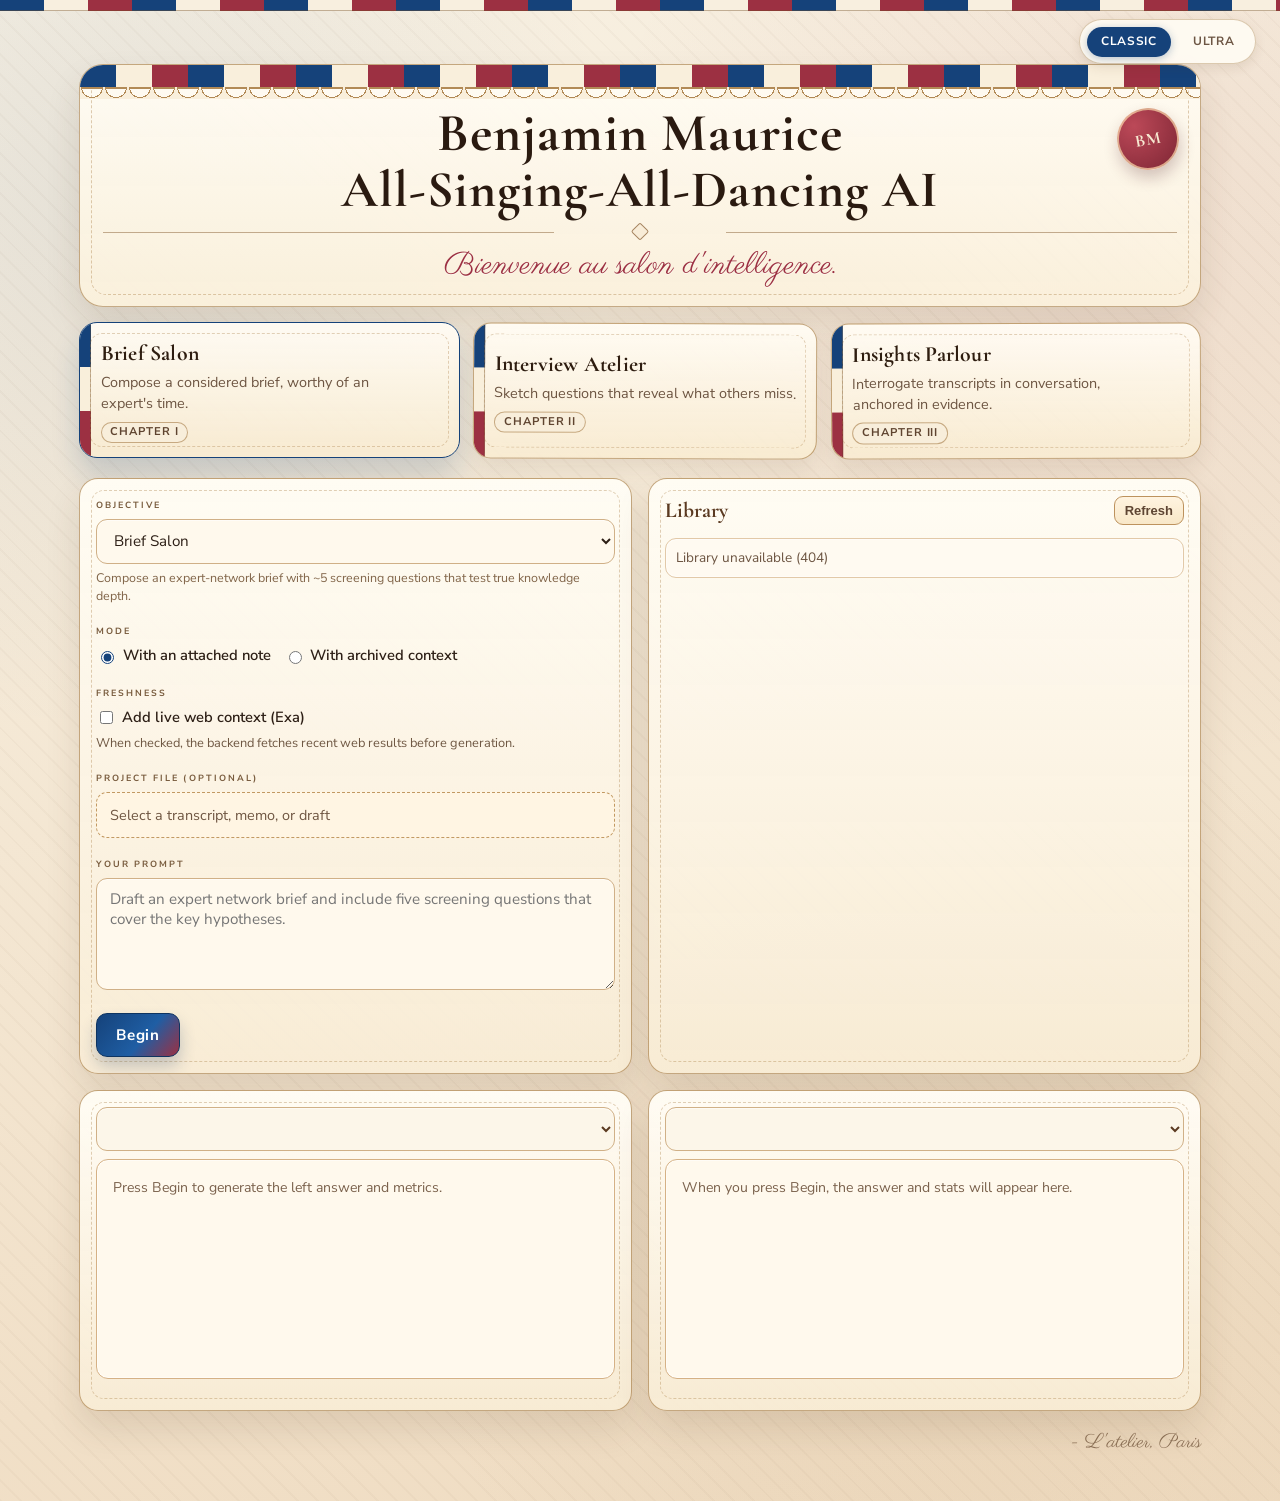
==== commit 4dc9ffa7: "feat(ui): replace Pro theme with Ultra theme, unify navigation" ====
--- a/static/index.html
+++ b/static/index.html
@@ -59,10 +59,49 @@
       border-bottom: 1px solid rgba(111, 74, 34, 0.4);
     }
 
+    .nav-bar {
+      position: fixed;
+      top: 1.2rem;
+      right: 1.5rem;
+      z-index: 200;
+      display: flex;
+      gap: 0.5rem;
+      background: rgba(255, 252, 244, 0.9);
+      backdrop-filter: blur(8px);
+      -webkit-backdrop-filter: blur(8px);
+      padding: 0.4rem;
+      border-radius: 99px;
+      border: 1px solid rgba(166, 126, 74, 0.4);
+      box-shadow: 0 4px 12px rgba(77, 49, 24, 0.1);
+    }
+
+    .theme-btn {
+      padding: 0.4rem 0.9rem;
+      border-radius: 99px;
+      color: var(--ink-soft);
+      font-size: 0.75rem;
+      font-weight: 700;
+      text-decoration: none;
+      text-transform: uppercase;
+      letter-spacing: 0.05em;
+      transition: all 0.2s ease;
+    }
+
+    .theme-btn:hover {
+      color: var(--ink);
+      background: rgba(166, 126, 74, 0.1);
+    }
+
+    .theme-btn.active {
+      background: var(--bleu);
+      color: #fff;
+      box-shadow: 0 2px 8px rgba(21, 66, 122, 0.3);
+    }
+
     .container {
       max-width: 1160px;
       margin: 0 auto;
-      padding: 2.7rem 1.2rem 2.7rem;
+      padding: 4rem 1.2rem 2.7rem;
     }
 
     .hero {
@@ -975,7 +1014,10 @@
 <body>
   <div class="top-tricolor" aria-hidden="true"></div>
 
-  <a href="/pro" style="position:fixed;top:12px;right:16px;z-index:200;display:inline-flex;align-items:center;gap:7px;padding:8px 16px;border-radius:11px;border:2px solid var(--bleu);background:rgba(255,252,244,0.97);color:var(--bleu);font-size:0.78rem;font-weight:700;text-decoration:none;box-shadow:0 2px 8px rgba(21,66,122,0.12);font-family:'Nunito Sans',sans-serif;transition:all 0.2s ease;cursor:pointer;" onmouseover="this.style.background='var(--bleu)';this.style.color='#fff'" onmouseout="this.style.background='rgba(255,252,244,0.97)';this.style.color='var(--bleu)'"><svg width="14" height="14" viewBox="0 0 24 24" fill="none" stroke="currentColor" stroke-width="2" stroke-linecap="round" stroke-linejoin="round"><circle cx="12" cy="12" r="5"/><path d="M12 1v2M12 21v2M4.22 4.22l1.42 1.42M18.36 18.36l1.42 1.42M1 12h2M21 12h2M4.22 19.78l1.42-1.42M18.36 5.64l1.42-1.42"/></svg> Professional Theme</a>
+  <nav class="nav-bar">
+    <a href="/" class="theme-btn active">Classic</a>
+    <a href="/ultra" class="theme-btn">Ultra</a>
+  </nav>
 
   <div class="container">
     <section class="hero">
@@ -1691,4 +1733,4 @@
   </script>
 </body>
 
-</html>
+</html>
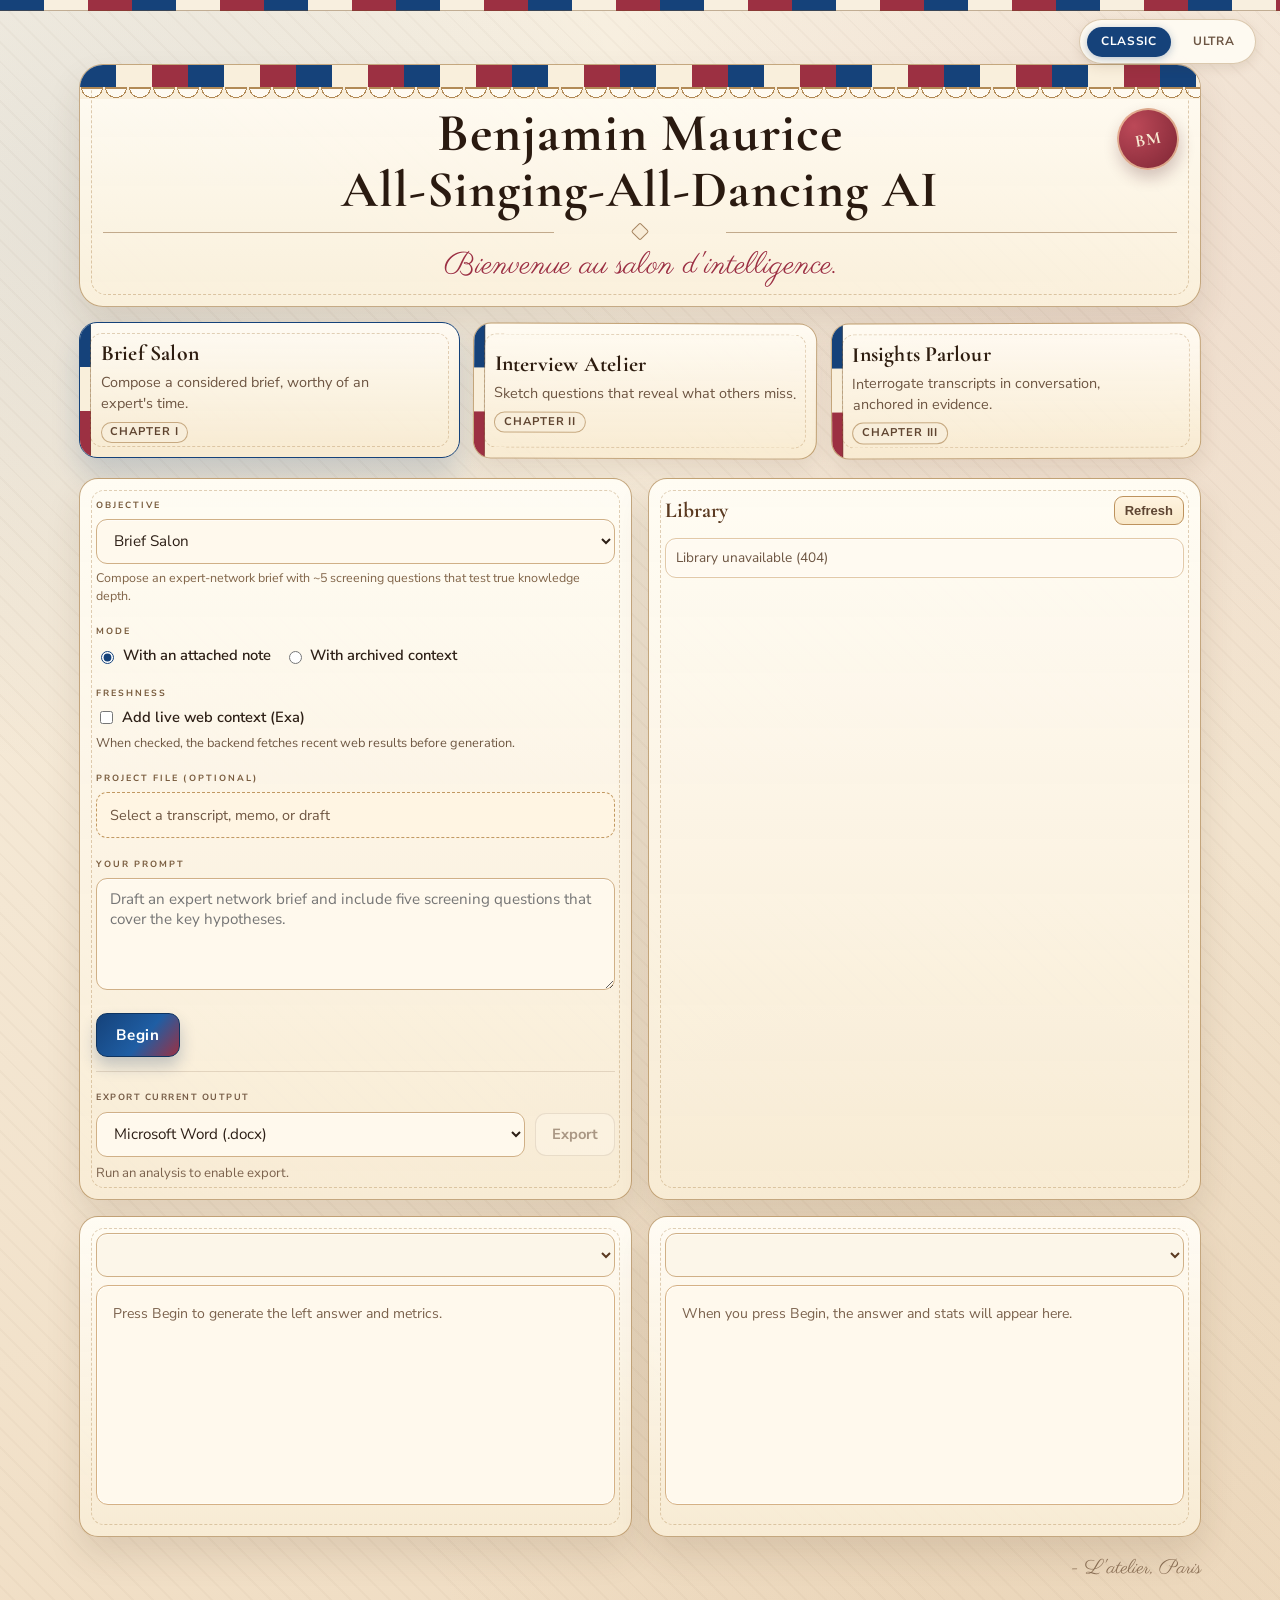
==== commit a4cab5ff: "Add Word and email exports" ====
--- a/static/index.html
+++ b/static/index.html
@@ -544,6 +544,68 @@
       box-shadow: none;
     }
 
+    .export-controls {
+      margin-top: 0.9rem;
+      padding-top: 0.9rem;
+      border-top: 1px solid rgba(120, 92, 61, 0.18);
+    }
+
+    .export-label {
+      display: block;
+      margin-bottom: 0.45rem;
+      color: #755b45;
+      font-size: 0.78rem;
+      font-weight: 700;
+      text-transform: lowercase;
+      font-variant-caps: all-small-caps;
+      letter-spacing: 0.12em;
+    }
+
+    .export-row {
+      display: flex;
+      align-items: center;
+      gap: 0.6rem;
+    }
+
+    .export-row select {
+      flex: 1;
+    }
+
+    .export-btn {
+      border: 1px solid rgba(90, 57, 33, 0.25);
+      border-radius: 11px;
+      background: rgba(255, 249, 237, 0.95);
+      color: #4b301f;
+      padding: 0.68rem 1rem;
+      font-family: 'Nunito Sans', 'Trebuchet MS', sans-serif;
+      font-size: 0.92rem;
+      font-weight: 700;
+      cursor: pointer;
+      transition: transform 0.18s ease, box-shadow 0.18s ease, border-color 0.18s ease;
+      box-shadow: 0 6px 12px rgba(110, 79, 52, 0.1);
+      white-space: nowrap;
+    }
+
+    .export-btn:hover:not(:disabled) {
+      transform: translateY(-1px);
+      border-color: rgba(21, 66, 122, 0.38);
+      box-shadow: 0 10px 16px rgba(24, 59, 104, 0.14);
+    }
+
+    .export-btn:disabled {
+      opacity: 0.45;
+      cursor: not-allowed;
+      transform: none;
+      box-shadow: none;
+    }
+
+    .export-status {
+      margin-top: 0.45rem;
+      color: #7b624d;
+      font-size: 0.82rem;
+      min-height: 1.15rem;
+    }
+
     .response {
       margin-top: 1rem;
       border-radius: 12px;
@@ -972,6 +1034,11 @@
         height: 54px;
         font-size: 0.95rem;
         top: 2.92rem;
+      }
+
+      .export-row {
+        flex-direction: column;
+        align-items: stretch;
       }
     }
 
@@ -1140,6 +1207,18 @@
           <div class="actions">
             <button type="submit" id="submitBtn">Begin</button>
           </div>
+
+          <div class="export-controls">
+            <label class="export-label" for="exportFormat">export current output</label>
+            <div class="export-row">
+              <select id="exportFormat" aria-label="Export format">
+                <option value="word">Microsoft Word (.docx)</option>
+                <option value="email_html">Outlook / Email HTML (.html)</option>
+              </select>
+              <button type="button" id="exportBtn" class="export-btn" disabled>Export</button>
+            </div>
+            <div id="exportStatus" class="export-status">Run an analysis to enable export.</div>
+          </div>
         </form>
 
       </div>
@@ -1174,563 +1253,7 @@
     <div class="signature">- L'atelier, Paris</div>
   </div>
 
-  <script>
-    const form = document.getElementById('chatForm');
-    const objective = document.getElementById('objective');
-    const objectiveHint = document.getElementById('objectiveHint');
-    const message = document.getElementById('message');
-    const modeInputs = document.querySelectorAll('input[name="mode"]');
-    const modeDirectInput = document.getElementById('modeDirect');
-    const modeRagInput = document.getElementById('modeRag');
-    const directModeLabel = document.getElementById('directModeLabel');
-    const ragModeLabel = document.getElementById('ragModeLabel');
-    const useWebSearchInput = document.getElementById('useWebSearch');
-    const webSearchLabel = document.getElementById('webSearchLabel');
-    const webSearchNote = document.getElementById('webSearchNote');
-    const atelierButtons = document.querySelectorAll('.atelier[data-objective]');
-    const directSection = document.getElementById('directSection');
-    const ragSection = document.getElementById('ragSection');
-    const insightsExamples = document.getElementById('insightsExamples');
-    const industryLabel = document.getElementById('industryLabel');
-    const stakeholderLabel = document.getElementById('stakeholderLabel');
-    const projectObjectivesLabel = document.getElementById('projectObjectivesLabel');
-    const keyQuestionsLabel = document.getElementById('keyQuestionsLabel');
-    const projectObjectives = document.getElementById('projectObjectives');
-    const keyQuestions = document.getElementById('keyQuestions');
-    const industry = document.getElementById('industry');
-    const stakeholderType = document.getElementById('stakeholderType');
-    const sampleLinks = document.querySelectorAll('.sample-link');
-    const fileInput = document.getElementById('fileInput');
-    const fileArea = document.getElementById('fileArea');
-    const fileName = document.getElementById('fileName');
-    const fileClear = document.getElementById('fileClear');
-    const submitBtn = document.getElementById('submitBtn');
-    const responseEl = document.getElementById('response');
-    const compareResponseEl = document.getElementById('compareResponse');
-    const docList = document.getElementById('docList');
-    const refreshDocsBtn = document.getElementById('refreshDocsBtn');
-    const modelLeft = document.getElementById('modelLeft');
-    const modelRight = document.getElementById('modelRight');
-
-    const OBJECTIVE_META = {
-      expert_network_brief: {
-        hint: 'Compose an expert-network brief with ~5 screening questions that test true knowledge depth.',
-        promptPlaceholder: 'Draft an expert network brief and include five screening questions that cover the key hypotheses.',
-        forceRag: false,
-        fieldLabels: {
-          industry: 'industry',
-          stakeholder: 'target expert profile',
-          objective: 'engagement objective',
-          questions: 'screening objectives',
-        },
-        fieldPlaceholders: {
-          industry: 'e.g. semiconductor tooling',
-          stakeholder: 'e.g. former hyperscaler procurement lead',
-          objective: 'Describe the project objective and interview goals',
-          questions: 'What are the key questions screening should pressure-test?',
-        },
-      },
-      interview_guide: {
-        hint: 'Build a stakeholder-specific guide with opening, core, sensitive, and closing questions.',
-        promptPlaceholder: 'Draft an interview guide for [stakeholder] with careful phrasing for sensitive topics.',
-        forceRag: false,
-        fieldLabels: {
-          industry: 'industry',
-          stakeholder: 'stakeholder type',
-          objective: 'interview objective',
-          questions: 'hypotheses to test',
-        },
-        fieldPlaceholders: {
-          industry: 'e.g. advanced manufacturing',
-          stakeholder: 'e.g. enterprise customer, competitor, former employee',
-          objective: 'What does this interview need to uncover?',
-          questions: 'List the hypotheses the guide should validate or disprove',
-        },
-      },
-      insights_qa: {
-        hint: 'Runs side-by-side answers (local + Opus) over the same RAG context for transcript analysis.',
-        promptPlaceholder: 'Ask for counts, quotes, speaker mentions, or consensus views with source citations.',
-        forceRag: true,
-        fieldLabels: {
-          industry: 'market context (optional)',
-          stakeholder: 'interview segment (optional)',
-          objective: 'analysis focus',
-          questions: 'proposition to test',
-        },
-        fieldPlaceholders: {
-          industry: 'e.g. semiconductors, industrial software',
-          stakeholder: 'e.g. buyers, former operators, channel partners',
-          objective: 'What insight do you need from the interview set?',
-          questions: 'State the proposition to test (e.g., “market growth is accelerating”)',
-        },
-      },
-    };
-
-    function currentMode() {
-      return [...modeInputs].find(i => i.checked)?.value || 'direct';
-    }
-
-    function objectiveSupportsWebSearch() {
-      return objective.value === 'expert_network_brief' || objective.value === 'interview_guide';
-    }
-
-    function syncWebSearchToggle() {
-      const supported = objectiveSupportsWebSearch();
-      useWebSearchInput.disabled = !supported;
-      if (!supported) {
-        useWebSearchInput.checked = false;
-      }
-      webSearchLabel.classList.toggle('is-disabled', !supported);
-      webSearchNote.classList.toggle('is-disabled', !supported);
-      webSearchNote.textContent = supported
-        ? 'When checked, the backend fetches recent web results before generation.'
-        : 'Disabled for Insights Parlour (Mode 3).';
-    }
-
-    function applyObjectivePresentation() {
-      const meta = OBJECTIVE_META[objective.value] || OBJECTIVE_META.expert_network_brief;
-      objectiveHint.textContent = meta.hint;
-      message.placeholder = meta.promptPlaceholder;
-
-      const forceRag = Boolean(meta.forceRag);
-      modeDirectInput.disabled = forceRag;
-      directModeLabel.classList.toggle('is-disabled', forceRag);
-      if (forceRag) {
-        modeRagInput.checked = true;
-      }
-
-      industryLabel.textContent = meta.fieldLabels.industry;
-      stakeholderLabel.textContent = meta.fieldLabels.stakeholder;
-      projectObjectivesLabel.textContent = meta.fieldLabels.objective;
-      keyQuestionsLabel.textContent = meta.fieldLabels.questions;
-
-      industry.placeholder = meta.fieldPlaceholders.industry;
-      stakeholderType.placeholder = meta.fieldPlaceholders.stakeholder;
-      projectObjectives.placeholder = meta.fieldPlaceholders.objective;
-      keyQuestions.placeholder = meta.fieldPlaceholders.questions;
-
-      const showInsightsExamples = objective.value === 'insights_qa';
-      insightsExamples.classList.toggle('hidden', !showInsightsExamples);
-      syncWebSearchToggle();
-    }
-
-    function toggleModeUI() {
-      const mode = currentMode();
-      const isRag = mode === 'rag';
-      directSection.classList.toggle('hidden', isRag);
-      ragSection.classList.toggle('hidden', !isRag);
-    }
-
-    function syncAtelierState() {
-      atelierButtons.forEach(btn => {
-        const isActive = btn.dataset.objective === objective.value;
-        btn.classList.toggle('active', isActive);
-      });
-    }
-
-    function collectionLabel(vertical) {
-      if (vertical === 'V1') return 'Brief Salon';
-      if (vertical === 'V2') return 'Interview Atelier';
-      if (vertical === 'V3') return 'Insights Parlour';
-      return vertical ? `Collection ${vertical}` : 'Unsorted Collection';
-    }
-
-    function fragmentLabel(count) {
-      const n = Number(count) || 0;
-      return `${n} fragment${n === 1 ? '' : 's'} archived`;
-    }
-
-    function safePercent(score) {
-      const n = Number(score);
-      if (!Number.isFinite(n)) return 'n/a';
-      return `${Math.round(Math.max(0, Math.min(1, n)) * 100)}%`;
-    }
-
-    function confidenceClass(score) {
-      const n = Number(score);
-      if (!Number.isFinite(n)) return 'low';
-      if (n >= 0.8) return 'high';
-      if (n >= 0.65) return 'medium';
-      return 'low';
-    }
-
-    function formatNumber(value, digits = 1) {
-      const n = Number(value);
-      if (!Number.isFinite(n)) return 'n/a';
-      return n.toFixed(digits);
-    }
-
-    function shouldRunCompare(mode, objectiveValue) {
-      return true; // Now we always compare two models
-    }
-
-    function comparePlaceholderHtml(isActive) {
-      return '<span class="side-placeholder">When you press Begin, the answer and stats will appear here.</span>';
-    }
-
-    function renderResponseHtml(payload, options = {}) {
-      const data = payload || {};
-      const content = String(data.content || '').trim() || 'No response text returned.';
-
-      const promptTokens = Number(data.usage?.prompt_tokens || 0);
-      const completionTokens = Number(data.usage?.completion_tokens || 0);
-      const totalTokens = Number(data.metrics?.total_tokens || (promptTokens + completionTokens));
-      const latencyMs = Number(data.metrics?.latency_ms || 0);
-      const tokPerSec = Number(data.metrics?.tok_per_sec || 0);
-      const retrievalMs = Number(data.metrics?.retrieval_ms || options.retrievalMs || 0);
-      const webSearch = options.webSearch || null;
-
-      let costValue = 'n/a';
-      if (data.provider === 'bedrock' && data.model) {
-        let inCostPerM = 0;
-        let outCostPerM = 0;
-        const lowModel = data.model.toLowerCase();
-        if (lowModel.includes('opus')) { inCostPerM = 5.0; outCostPerM = 25.0; }
-        else if (lowModel.includes('sonnet')) { inCostPerM = 3.0; outCostPerM = 15.0; }
-        else if (lowModel.includes('haiku')) { inCostPerM = 1.0; outCostPerM = 5.0; }
-
-        if (inCostPerM > 0 || outCostPerM > 0) {
-          const cost = (promptTokens * inCostPerM + completionTokens * outCostPerM) / 1000000;
-          costValue = cost === 0 ? '$0.00' : (cost < 0.0001 ? '<$0.0001' : '$' + cost.toFixed(4));
-        }
-      } else if (data.provider === 'ollama') {
-        costValue = '$0.00';
-      }
-
-      let html = '<div class="metrics-grid">';
-      html += `<div class="metric-chip"><span class="metric-label">Tokens</span><span class="metric-value">${totalTokens}</span><span style="font-size:0.7rem; opacity:0.6;">(${promptTokens} in / ${completionTokens} out)</span></div>`;
-      html += `<div class="metric-chip"><span class="metric-label">Time</span><span class="metric-value">${formatNumber(latencyMs / 1000, 1)}s</span></div>`;
-      if (tokPerSec > 0) html += `<div class="metric-chip"><span class="metric-label">Speed</span><span class="metric-value">${formatNumber(tokPerSec, 1)} t/s</span></div>`;
-      if (costValue !== 'n/a') html += `<div class="metric-chip metric-cost"><span class="metric-label">Cost</span><span class="metric-value">${costValue}</span></div>`;
-      if (retrievalMs > 0) html += `<div class="metric-chip"><span class="metric-label">RAG</span><span class="metric-value">${formatNumber(retrievalMs / 1000, 1)}s</span></div>`;
-      if (webSearch?.requested) {
-        const webValue = webSearch.enabled
-          ? `${Number(webSearch.results_count || 0)} hits`
-          : 'off';
-        html += `<div class="metric-chip"><span class="metric-label">Web</span><span class="metric-value">${escapeHtml(webValue)}</span></div>`;
-      }
-      html += '</div>';
-
-      html += `<div class="response-content">${escapeHtml(content)}</div>`;
-
-      const rag = options.rag || null;
-      if (rag) {
-        const collection = escapeHtml(rag.collection || 'n/a');
-        const chunks = Number(rag.chunks_retrieved || 0);
-        const docs = Number(rag.documents_retrieved || 0);
-        const avgScore = safePercent(rag.avg_score);
-        html += `
-          <div class="rag-summary">
-            <span class="rag-summary-title">RAG Context Summary</span>
-            <div class="rag-pills">
-              <span class="rag-pill">Collection: ${collection}</span>
-              <span class="rag-pill">${chunks} chunks</span>
-              <span class="rag-pill">${docs} documents</span>
-              <span class="rag-pill">Avg confidence: ${avgScore}</span>
-            </div>
-          </div>
-        `;
-      }
-
-      const includeSources = options.includeSources !== false;
-      const sources = Array.isArray(options.sources) ? options.sources : [];
-      if (includeSources && sources.length) {
-        html += '<div class="sources"><h4>Referenced Passages</h4><ul>';
-        html += sources.map((s) => {
-          const filename = s.filename || 'Untitled source';
-          const chunkNum = Number.isInteger(s.chunk_id) ? s.chunk_id + 1 : '?';
-          const confidence = safePercent(s.score);
-          const klass = confidenceClass(s.score);
-          const snippet = s.snippet ? `<div class="source-snippet">${escapeHtml(s.snippet)}</div>` : '';
-          return `
-            <li class="source-${klass}">
-              <div class="source-row">
-                <span class="source-title">${escapeHtml(filename)}</span>
-                <span class="confidence-pill ${klass}">${confidence}</span>
-              </div>
-              <div class="source-subline">Archive fragment ${chunkNum}</div>
-              ${snippet}
-            </li>
-          `;
-        }).join('');
-        html += '</ul></div>';
-      }
-
-      const webSources = Array.isArray(webSearch?.sources) ? webSearch.sources : [];
-      if (webSearch?.requested && webSources.length) {
-        html += '<div class="sources"><h4>Live Web Context</h4><ul>';
-        html += webSources.map((s) => {
-          const title = s.title || 'Untitled source';
-          const url = s.url || '';
-          const date = s.published_date || 'Unknown date';
-          const snippet = s.snippet ? `<div class="source-snippet">${escapeHtml(s.snippet)}</div>` : '';
-          return `
-            <li>
-              <div class="source-row">
-                <span class="source-title">${escapeHtml(title)}</span>
-              </div>
-              <div class="source-subline">${escapeHtml(date)}</div>
-              ${url ? `<a class="doc-link" href="${escapeHtml(url)}" target="_blank" rel="noopener noreferrer">Open source</a>` : ''}
-              ${snippet}
-            </li>
-          `;
-        }).join('');
-        html += '</ul></div>';
-      }
-
-      return html;
-    }
-
-    function resetComparePanel() {
-      const active = shouldRunCompare(currentMode(), objective.value);
-      compareResponseEl.classList.remove('error');
-      compareResponseEl.innerHTML = comparePlaceholderHtml(active);
-    }
-
-    atelierButtons.forEach(btn => {
-      btn.addEventListener('click', () => {
-        objective.value = btn.dataset.objective;
-        syncAtelierState();
-        applyObjectivePresentation();
-        toggleModeUI();
-        resetComparePanel();
-      });
-    });
-
-    objective.addEventListener('change', () => {
-      syncAtelierState();
-      applyObjectivePresentation();
-      toggleModeUI();
-      resetComparePanel();
-    });
-    modeInputs.forEach(input => input.addEventListener('change', () => {
-      toggleModeUI();
-      resetComparePanel();
-    }));
-
-    syncAtelierState();
-    applyObjectivePresentation();
-    toggleModeUI();
-    resetComparePanel();
-
-    sampleLinks.forEach(link => {
-      link.addEventListener('click', () => {
-        const sample = link.getAttribute('data-sample') || '';
-        if (sample) {
-          message.value = sample;
-          message.focus();
-        }
-      });
-    });
-
-    fileInput.addEventListener('change', () => {
-      if (fileInput.files.length) {
-        fileName.textContent = fileInput.files[0].name;
-        fileName.classList.add('has-file');
-        fileArea.classList.add('has-file');
-        fileClear.style.display = 'block';
-      }
-    });
-
-    fileClear.addEventListener('click', (e) => {
-      e.stopPropagation();
-      fileInput.value = '';
-      fileName.textContent = 'Select a transcript, memo, or draft';
-      fileName.classList.remove('has-file');
-      fileArea.classList.remove('has-file');
-      fileClear.style.display = 'none';
-    });
-
-    async function loadDocuments() {
-      docList.innerHTML = '<div class="doc-item">Loading library...</div>';
-      try {
-        const res = await fetch('/api/documents');
-        const docs = await res.json().catch(() => []);
-        if (!res.ok) {
-          docList.innerHTML = `<div class="doc-item">Library unavailable (${res.status})</div>`;
-          return;
-        }
-        if (!docs.length) {
-          docList.innerHTML = '<div class="doc-item">No documents are in the library yet.</div>';
-          return;
-        }
-
-        const grouped = docs.reduce((acc, doc) => {
-          const folderName = collectionLabel(doc.vertical);
-          if (!acc[folderName]) {
-            acc[folderName] = [];
-          }
-          acc[folderName].push(doc);
-          return acc;
-        }, {});
-
-        const preferredOrder = ['Brief Salon', 'Interview Atelier', 'Insights Parlour'];
-        const folderNames = Object.keys(grouped).sort((a, b) => {
-          const aIdx = preferredOrder.indexOf(a);
-          const bIdx = preferredOrder.indexOf(b);
-          const aRank = aIdx === -1 ? 999 : aIdx;
-          const bRank = bIdx === -1 ? 999 : bIdx;
-          if (aRank !== bRank) return aRank - bRank;
-          return a.localeCompare(b);
-        });
-
-        docList.innerHTML = folderNames.map((folderName, index) => {
-          const entries = grouped[folderName] || [];
-          const itemsHtml = entries.map(d => `
-            <div class="doc-item">
-              <strong>${escapeHtml(d.filename || 'Untitled note')}</strong>
-              <div class="doc-meta">${escapeHtml(fragmentLabel(d.chunk_count))}</div>
-              ${d.doc_id
-              ? `<a class="doc-link" href="/api/documents/${encodeURIComponent(d.doc_id)}/file" target="_blank" rel="noopener noreferrer">Open original document</a>`
-              : ''
-            }
-            </div>
-          `).join('');
-
-          return `
-            <details class="library-folder" ${index === 0 ? 'open' : ''}>
-              <summary class="folder-summary">
-                <span class="folder-title">${escapeHtml(folderName)}</span>
-                <span class="folder-side">
-                  <span>${entries.length} file${entries.length === 1 ? '' : 's'}</span>
-                  <span class="folder-chevron">▶</span>
-                </span>
-              </summary>
-              <div class="folder-items">${itemsHtml}</div>
-            </details>
-          `;
-        }).join('');
-      } catch (err) {
-        docList.innerHTML = `<div class="doc-item">${escapeHtml(err.message)}</div>`;
-      }
-    }
-
-    refreshDocsBtn.addEventListener('click', loadDocuments);
-    loadDocuments();
-
-    form.addEventListener('submit', async (e) => {
-      e.preventDefault();
-      const mode = currentMode();
-      const compareMode = shouldRunCompare(mode, objective.value);
-      submitBtn.disabled = true;
-      responseEl.style.display = 'block';
-      responseEl.classList.remove('error');
-      responseEl.innerHTML = '<span class="response-header">preparing...</span>';
-      compareResponseEl.classList.remove('error');
-      compareResponseEl.innerHTML = '<span class="response-header">preparing...</span>';
-
-      const fd = new FormData();
-      fd.append('mode', mode);
-      fd.append('objective', objective.value);
-      fd.append('use_web_search', useWebSearchInput.checked ? 'true' : 'false');
-
-      let userMessage = message.value.trim();
-      if (mode === 'rag') {
-        const ragContextParts = [];
-        if (projectObjectives.value.trim()) ragContextParts.push(`Project objectives: ${projectObjectives.value.trim()}`);
-        if (keyQuestions.value.trim()) ragContextParts.push(`Key questions: ${keyQuestions.value.trim()}`);
-        if (industry.value.trim()) ragContextParts.push(`Industry: ${industry.value.trim()}`);
-        if (stakeholderType.value.trim()) ragContextParts.push(`Stakeholder type: ${stakeholderType.value.trim()}`);
-        ragContextParts.push(`User request: ${userMessage}`);
-        userMessage = ragContextParts.join('\n');
-      }
-      fd.append('message', userMessage);
-
-      if (mode === 'direct' && fileInput.files.length) {
-        fd.append('file', fileInput.files[0]);
-      }
-      fd.append('model_left', modelLeft.value);
-      fd.append('model_right', modelRight.value);
-
-      try {
-        const endpoint = compareMode ? '/api/chat/compare' : '/api/chat';
-        const res = await fetch(endpoint, {
-          method: 'POST',
-          body: fd,
-        });
-        const data = await res.json().catch(() => ({}));
-
-        if (!res.ok) {
-          responseEl.classList.add('error');
-          responseEl.innerHTML = `<span class="response-header">request error ${res.status}</span>${escapeHtml(data.detail || res.statusText)}`;
-          compareResponseEl.classList.add('error');
-          compareResponseEl.innerHTML = `<span class="response-header">request error ${res.status}</span>${escapeHtml(data.detail || res.statusText)}`;
-          return;
-        }
-
-        if (!data.left || !data.right) {
-          throw new Error('Compare response missing left/right payload');
-        }
-        const ragSummary = data.rag || null;
-        const sharedRetrievalMs = Number(data.metrics?.retrieval_ms || 0);
-        const sources = Array.isArray(data.sources) ? data.sources : [];
-        const webSearch = data.web_search || null;
-
-        responseEl.innerHTML = renderResponseHtml(data.left, {
-          rag: ragSummary,
-          retrievalMs: sharedRetrievalMs,
-          sources,
-          webSearch,
-          includeSources: true,
-        });
-        compareResponseEl.innerHTML = renderResponseHtml(data.right, {
-          rag: ragSummary,
-          retrievalMs: sharedRetrievalMs,
-          sources,
-          webSearch,
-          includeSources: true,
-        });
-        loadDocuments();
-      } catch (err) {
-        responseEl.classList.add('error');
-        responseEl.innerHTML = `<span class="response-header">request error</span>${escapeHtml(err.message)}`;
-        compareResponseEl.classList.add('error');
-        compareResponseEl.innerHTML = `<span class="response-header">request error</span>${escapeHtml(err.message)}`;
-      } finally {
-        submitBtn.disabled = false;
-      }
-    });
-
-    function escapeHtml(value) {
-      const div = document.createElement('div');
-      div.textContent = String(value ?? '');
-      return div.innerHTML;
-    }
-
-    async function fetchModels() {
-      try {
-        const res = await fetch('/api/models');
-        const data = await res.json();
-        const models = data.models || [];
-        if (models.length === 0) {
-          modelLeft.innerHTML = '<option value="">No models found</option>';
-          modelRight.innerHTML = '<option value="">No models found</option>';
-          return;
-        }
-        modelLeft.innerHTML = '';
-        modelRight.innerHTML = '';
-        models.forEach((m, i) => {
-          const opt1 = document.createElement('option');
-          opt1.value = m.provider + "|" + m.model;
-          opt1.textContent = m.provider + " · " + m.model;
-
-          const opt2 = document.createElement('option');
-          opt2.value = m.provider + "|" + m.model;
-          opt2.textContent = m.provider + " · " + m.model;
-
-          modelLeft.appendChild(opt1);
-          modelRight.appendChild(opt2);
-        });
-
-        if (models.length > 1) {
-          modelRight.selectedIndex = 1;
-        }
-      } catch (e) {
-        console.error("Failed to fetch models", e);
-      }
-    }
-    fetchModels();
-  </script>
+  <script src="/static/app.js"></script>
 </body>
 
-</html>+</html>
